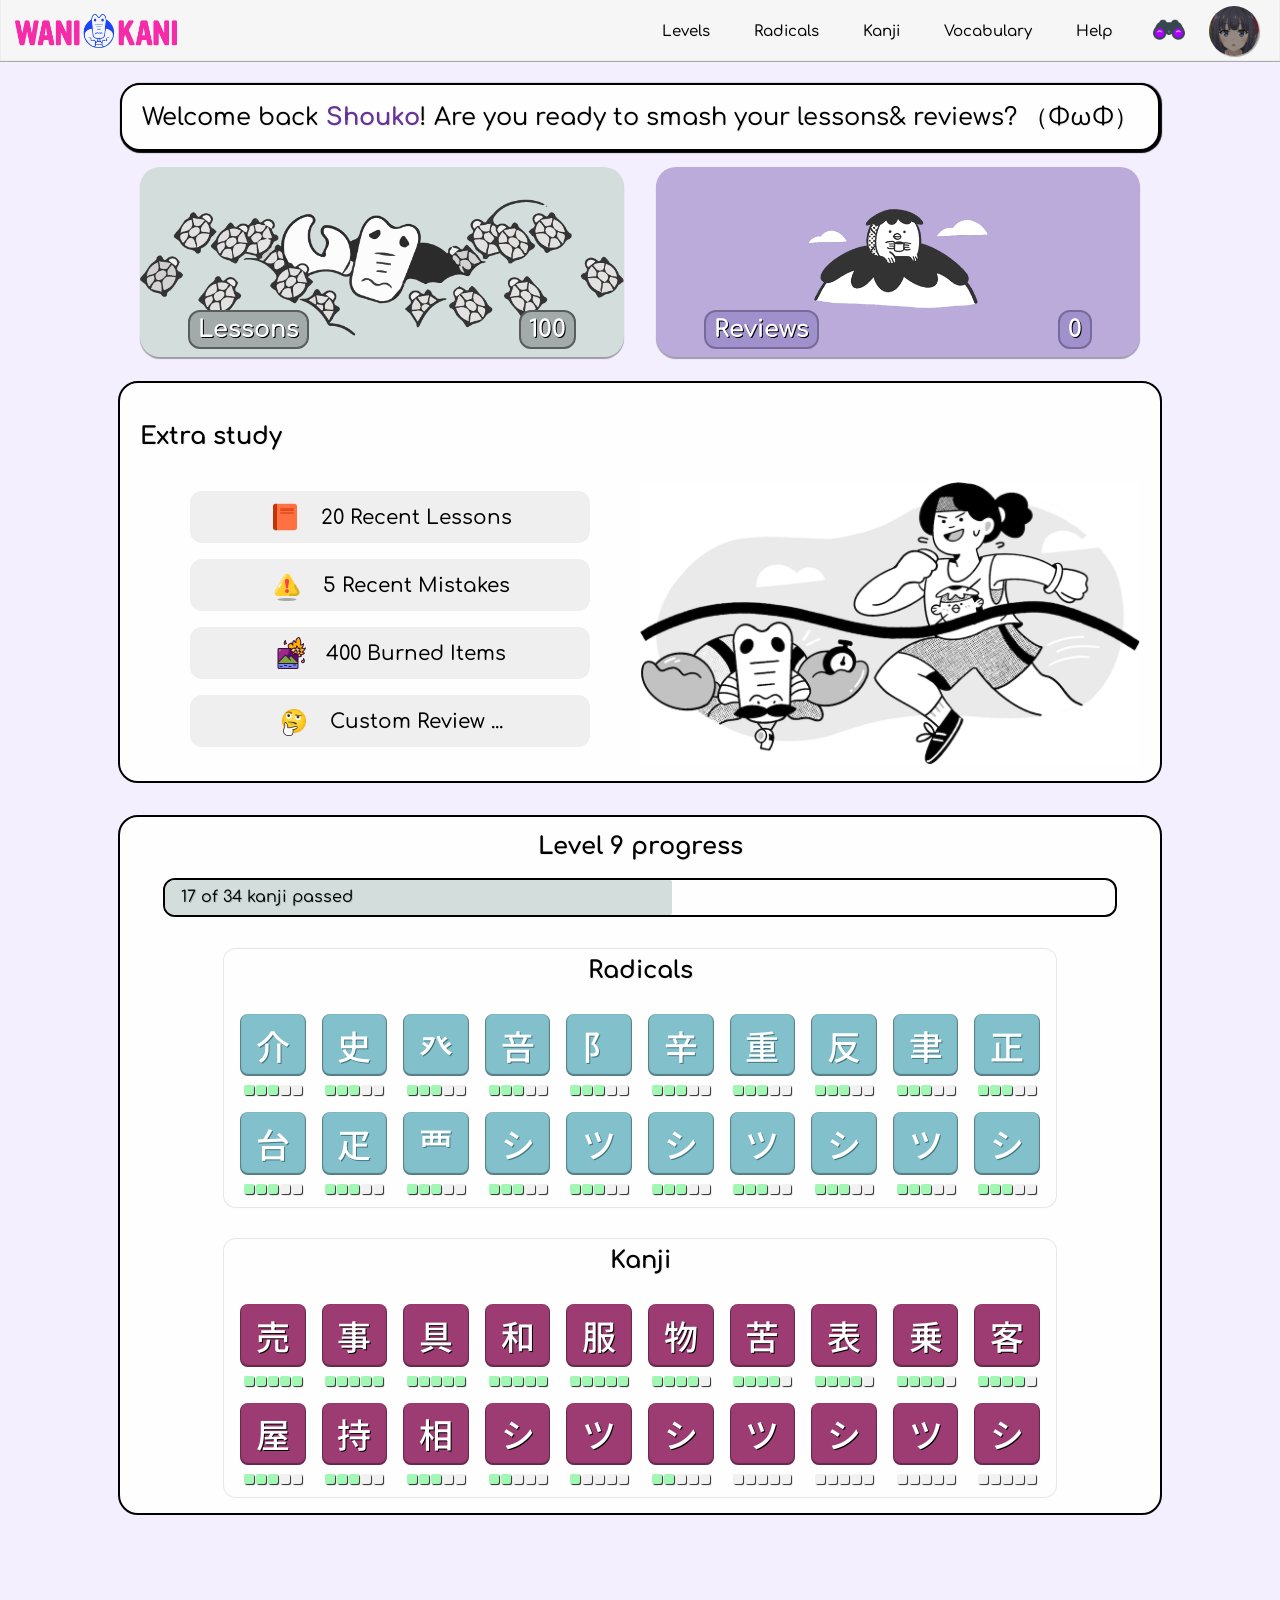
==== index.html @ 3b8004f3 "Moji-extra-info fully operational Clicking on the first kanji will display this window. Additionally" ====
<!DOCTYPE html>
<html lang="en">
<head>
  <meta charset="UTF-8">
  <meta name="viewport" content="width=device-width, initial-scale=1"/>
  <title>WaniKani / Dashboard</title>
  <link rel="stylesheet" href="Styles/index-styles.css">
  <link rel="stylesheet" href="Styles/header-styles.css">
  <link rel="stylesheet" href="Styles/default-styles.css">
  <script src="index-java.js"></script>
  <!--Fonts-->
  <link rel="preconnect" href="https://fonts.googleapis.com">
  <link rel="preconnect" href="https://fonts.gstatic.com" crossorigin>
  <link href="https://fonts.googleapis.com/css2?family=Comfortaa:wght@300;400;500;600;700&display=swap" rel="stylesheet">
  <!--Japanese Font-->
  <link rel="preconnect" href="https://fonts.googleapis.com">
  <link rel="preconnect" href="https://fonts.gstatic.com" crossorigin>
  <link href="https://fonts.googleapis.com/css2?family=Noto+Sans+JP:wght@100;300;400;500&display=swap" rel="stylesheet">
</head>
<!--De totale breedte= 1000px op volledig scherm-->
<body>
<header>
  <div class="header-container">
    <div>
      <img class="wk-logo" src="Resources/logo.png" alt="WaniKani-Logo">
    </div>
    <div>
      <button class="gray-border">Levels</button>
      <button class="blue-border">Radicals</button>
      <button class="pink-border">Kanji</button>
      <button class="purple-border">Vocabulary</button>
      <button class="gray-border">Help</button>
      <button class="search-button">
        <img src="Resources/search-icon.png" alt="Search">
      </button>
      <img class="pfp" src="Resources/pfp.jpeg" alt="Profile Picture">
    </div>
  </div>
</header>

<!--Welcome back message-->
<section class="welcome-back-section def-div">
  <h1>Welcome back <span class="username">Shouko</span>! Are you ready to smash your lessons& reviews? （ΦωΦ）</h1>
</section>

<!--Reviews& Lessons section-->
<section class="reviews-lessons-container">
  <div class="lessons-button">
    <img src="Resources/lessons-modif.png" alt="lessons">
    <div class="button-info">
      <p>Lessons</p>
      <p>100</p>
    </div>
  </div>
  <div class="reviews-button">
    <img src="Resources/reviews.png" alt="lessons">
    <div class="button-info button-info-reviews">
      <p>Reviews</p>
      <p>0</p>
    </div>
  </div>
</section>

<!--Extra study-->
<section class="extra-study-container def-div">
  <h3>Extra study</h3>
  <div class="extra-study-content">
    <div class="extra-study-button-container">
      <button>
        <img src="Resources/recent-lessons.png" alt="bruh">
        20 Recent Lessons
      </button>
      <button>
        <img src="Resources/mistake.png" alt="bruh">
        5 Recent Mistakes
      </button>
      <button>
        <img src="Resources/burned.png" alt="bruh">
        400 Burned Items
      </button>
      <button onclick="customreview_alert()" style="cursor: help">
        <img src="Resources/custom-thinking.png" alt="bruh">
        Custom Review ...
      </button>
    </div>
    <div class="extra-study-image-container">
      <img src="Resources/extra-study.png" alt="extra study yay">
    </div>
  </div>
</section>

<!--Level progress section-->
<section class="level-progress-container def-div">
  <div>
    <h3>Level 9 progress</h3>
    <div class="progressbar-border">
      <div class="progressbar-fill">
        17 of 34 kanji passed
      </div>
    </div>
    <!--Radicals-->
    <div class="moji-container">
      <h3>Radicals</h3>
      <div class="moji-grid">
        <div class="moji-cell">
          介
          <div class="moji-progress-container">
            <div class="moji-checked"></div>
            <div class="moji-checked"></div>
            <div class="moji-checked"></div>
            <div class="moji-unchecked"></div>
            <div class="moji-unchecked"></div>
          </div>
          <div class="moji-tooltip">
            <p>Jammed In</p>
          </div>
        </div>
        <div class="moji-cell">
          史
          <div class="moji-progress-container">
            <div class="moji-checked"></div>
            <div class="moji-checked"></div>
            <div class="moji-checked"></div>
            <div class="moji-unchecked"></div>
            <div class="moji-unchecked"></div>
          </div>
          <div class="moji-tooltip">
            <p>History</p>
          </div>
        </div>
        <div class="moji-cell">
          癶
          <div class="moji-progress-container">
            <div class="moji-checked"></div>
            <div class="moji-checked"></div>
            <div class="moji-checked"></div>
            <div class="moji-unchecked"></div>
            <div class="moji-unchecked"></div>
          </div>
          <div class="moji-tooltip">
            <p>Tent</p>
          </div>
        </div>
        <div class="moji-cell">
          咅
          <div class="moji-progress-container">
            <div class="moji-checked"></div>
            <div class="moji-checked"></div>
            <div class="moji-checked"></div>
            <div class="moji-unchecked"></div>
            <div class="moji-unchecked"></div>
          </div>
          <div class="moji-tooltip">
            <p>Clown</p>
          </div>
        </div>
        <div class="moji-cell">
          阝
          <div class="moji-progress-container">
            <div class="moji-checked"></div>
            <div class="moji-checked"></div>
            <div class="moji-checked"></div>
            <div class="moji-unchecked"></div>
            <div class="moji-unchecked"></div>
          </div>
          <div class="moji-tooltip">
            <p>Building</p>
          </div>
        </div>
        <div class="moji-cell">
          辛
          <div class="moji-progress-container">
            <div class="moji-checked"></div>
            <div class="moji-checked"></div>
            <div class="moji-checked"></div>
            <div class="moji-unchecked"></div>
            <div class="moji-unchecked"></div>
          </div>
          <div class="moji-tooltip">
            <p>Spicy</p>
          </div>
        </div>
        <div class="moji-cell">
          重
          <div class="moji-progress-container">
            <div class="moji-checked"></div>
            <div class="moji-checked"></div>
            <div class="moji-checked"></div>
            <div class="moji-unchecked"></div>
            <div class="moji-unchecked"></div>
          </div>
          <div class="moji-tooltip">
            <p>Heavy</p>
          </div>
        </div>
        <div class="moji-cell">
          反
          <div class="moji-progress-container">
            <div class="moji-checked"></div>
            <div class="moji-checked"></div>
            <div class="moji-checked"></div>
            <div class="moji-unchecked"></div>
            <div class="moji-unchecked"></div>
          </div>
          <div class="moji-tooltip">
            <p>Anti</p>
          </div>
        </div>
        <div class="moji-cell">
          聿
          <div class="moji-progress-container">
            <div class="moji-checked"></div>
            <div class="moji-checked"></div>
            <div class="moji-checked"></div>
            <div class="moji-unchecked"></div>
            <div class="moji-unchecked"></div>
          </div>
          <div class="moji-tooltip">
            <p>Brush</p>
          </div>
        </div>
        <div class="moji-cell">
          正
          <div class="moji-progress-container">
            <div class="moji-checked"></div>
            <div class="moji-checked"></div>
            <div class="moji-checked"></div>
            <div class="moji-unchecked"></div>
            <div class="moji-unchecked"></div>
          </div>
          <div class="moji-tooltip">
            <p>Correct</p>
          </div>
        </div>
        <div class="moji-cell">
          台
          <div class="moji-progress-container">
            <div class="moji-checked"></div>
            <div class="moji-checked"></div>
            <div class="moji-checked"></div>
            <div class="moji-unchecked"></div>
            <div class="moji-unchecked"></div>
          </div>
          <div class="moji-tooltip">
            <p>Machine</p>
          </div>
        </div>
        <div class="moji-cell">
          疋
          <div class="moji-progress-container">
            <div class="moji-checked"></div>
            <div class="moji-checked"></div>
            <div class="moji-checked"></div>
            <div class="moji-unchecked"></div>
            <div class="moji-unchecked"></div>
          </div>
          <div class="moji-tooltip">
            <p>Coat Rack</p>
          </div>
        </div>
        <div class="moji-cell">
          覀
          <div class="moji-progress-container">
            <div class="moji-checked"></div>
            <div class="moji-checked"></div>
            <div class="moji-checked"></div>
            <div class="moji-unchecked"></div>
            <div class="moji-unchecked"></div>
          </div>
          <div class="moji-tooltip">
            <p>Helicopter</p>
          </div>
        </div>
        <div class="moji-cell">
          シ
          <div class="moji-progress-container">
            <div class="moji-checked"></div>
            <div class="moji-checked"></div>
            <div class="moji-checked"></div>
            <div class="moji-unchecked"></div>
            <div class="moji-unchecked"></div>
          </div>
          <div class="moji-tooltip">
            <p>Shitsu</p>
          </div>
        </div>
        <div class="moji-cell">
          ツ
          <div class="moji-progress-container">
            <div class="moji-checked"></div>
            <div class="moji-checked"></div>
            <div class="moji-checked"></div>
            <div class="moji-unchecked"></div>
            <div class="moji-unchecked"></div>
          </div>
          <div class="moji-tooltip">
            <p>Shitsu</p>
          </div>
        </div>
        <div class="moji-cell">
          シ
          <div class="moji-progress-container">
            <div class="moji-checked"></div>
            <div class="moji-checked"></div>
            <div class="moji-checked"></div>
            <div class="moji-unchecked"></div>
            <div class="moji-unchecked"></div>
          </div>
          <div class="moji-tooltip">
            <p>Shitsu</p>
          </div>
        </div>
        <div class="moji-cell">
          ツ
          <div class="moji-progress-container">
            <div class="moji-checked"></div>
            <div class="moji-checked"></div>
            <div class="moji-checked"></div>
            <div class="moji-unchecked"></div>
            <div class="moji-unchecked"></div>
          </div>
          <div class="moji-tooltip">
            <p>Shitsu</p>
          </div>
        </div>
        <div class="moji-cell">
          シ
          <div class="moji-progress-container">
            <div class="moji-checked"></div>
            <div class="moji-checked"></div>
            <div class="moji-checked"></div>
            <div class="moji-unchecked"></div>
            <div class="moji-unchecked"></div>
          </div>
          <div class="moji-tooltip">
            <p>Shitsu</p>
          </div>
        </div>
        <div class="moji-cell">
          ツ
          <div class="moji-progress-container">
            <div class="moji-checked"></div>
            <div class="moji-checked"></div>
            <div class="moji-checked"></div>
            <div class="moji-unchecked"></div>
            <div class="moji-unchecked"></div>
          </div>
          <div class="moji-tooltip">
            <p>Shitsu</p>
          </div>
        </div>
        <div class="moji-cell">
          シ
          <div class="moji-progress-container">
            <div class="moji-checked"></div>
            <div class="moji-checked"></div>
            <div class="moji-checked"></div>
            <div class="moji-unchecked"></div>
            <div class="moji-unchecked"></div>
          </div>
          <div class="moji-tooltip">
            <p>Shitsu</p>
          </div>
        </div>
      </div>
    </div>
    <!--Kanji-->
    <div class="moji-container">
      <h3>Kanji</h3>
      <div class="moji-grid">
        <div onclick="ShowExtraInfo()" class="moji-cell moji-kanji" style="cursor: help">
          売
          <div class="moji-progress-container">
            <div class="moji-checked"></div>
            <div class="moji-checked"></div>
            <div class="moji-checked"></div>
            <div class="moji-checked"></div>
            <div class="moji-checked"></div>
          </div>
          <div class="moji-tooltip">
            <p>Sell</p>
          </div>
        </div>
        <div class="moji-cell moji-kanji">
          事
          <div class="moji-progress-container">
            <div class="moji-checked"></div>
            <div class="moji-checked"></div>
            <div class="moji-checked"></div>
            <div class="moji-checked"></div>
            <div class="moji-checked"></div>
          </div>
          <div class="moji-tooltip">
            <p>Action</p>
          </div>
        </div>
        <div class="moji-cell moji-kanji">
          具
          <div class="moji-progress-container">
            <div class="moji-checked"></div>
            <div class="moji-checked"></div>
            <div class="moji-checked"></div>
            <div class="moji-checked"></div>
            <div class="moji-checked"></div>
          </div>
          <div class="moji-tooltip">
            <p>Tool</p>
          </div>
        </div>
        <div class="moji-cell moji-kanji">
          和
          <div class="moji-progress-container">
            <div class="moji-checked"></div>
            <div class="moji-checked"></div>
            <div class="moji-checked"></div>
            <div class="moji-checked"></div>
            <div class="moji-checked"></div>
          </div>
          <div class="moji-tooltip">
            <p>Peace</p>
          </div>
        </div>
        <div class="moji-cell moji-kanji">
          服
          <div class="moji-progress-container">
            <div class="moji-checked"></div>
            <div class="moji-checked"></div>
            <div class="moji-checked"></div>
            <div class="moji-checked"></div>
            <div class="moji-checked"></div>
          </div>
          <div class="moji-tooltip">
            <p>Clothes</p>
          </div>
        </div>
        <div class="moji-cell moji-kanji">
          物
          <div class="moji-progress-container">
            <div class="moji-checked"></div>
            <div class="moji-checked"></div>
            <div class="moji-checked"></div>
            <div class="moji-checked"></div>
            <div class="moji-unchecked"></div>
          </div>
          <div class="moji-tooltip">
            <p>Thing</p>
          </div>
        </div>
        <div class="moji-cell moji-kanji">
          苦
          <div class="moji-progress-container">
            <div class="moji-checked"></div>
            <div class="moji-checked"></div>
            <div class="moji-checked"></div>
            <div class="moji-checked"></div>
            <div class="moji-unchecked"></div>
          </div>
          <div class="moji-tooltip">
            <p>Suffering</p>
          </div>
        </div>
        <div class="moji-cell moji-kanji">
          表
          <div class="moji-progress-container">
            <div class="moji-checked"></div>
            <div class="moji-checked"></div>
            <div class="moji-checked"></div>
            <div class="moji-checked"></div>
            <div class="moji-unchecked"></div>
          </div>
          <div class="moji-tooltip">
            <p>Express</p>
          </div>
        </div>
        <div class="moji-cell moji-kanji">
          乗
          <div class="moji-progress-container">
            <div class="moji-checked"></div>
            <div class="moji-checked"></div>
            <div class="moji-checked"></div>
            <div class="moji-checked"></div>
            <div class="moji-unchecked"></div>
          </div>
          <div class="moji-tooltip">
            <p>Ride</p>
          </div>
        </div>
        <div class="moji-cell moji-kanji">
          客
          <div class="moji-progress-container">
            <div class="moji-checked"></div>
            <div class="moji-checked"></div>
            <div class="moji-checked"></div>
            <div class="moji-checked"></div>
            <div class="moji-unchecked"></div>
          </div>
          <div class="moji-tooltip">
            <p>Guest</p>
          </div>
        </div>
        <div class="moji-cell moji-kanji">
          屋
          <div class="moji-progress-container">
            <div class="moji-checked"></div>
            <div class="moji-checked"></div>
            <div class="moji-checked"></div>
            <div class="moji-unchecked"></div>
            <div class="moji-unchecked"></div>
          </div>
          <div class="moji-tooltip">
            <p>Roof</p>
          </div>
        </div>
        <div class="moji-cell moji-kanji">
          持
          <div class="moji-progress-container">
            <div class="moji-checked"></div>
            <div class="moji-checked"></div>
            <div class="moji-checked"></div>
            <div class="moji-unchecked"></div>
            <div class="moji-unchecked"></div>
          </div>
          <div class="moji-tooltip">
            <p>Hold</p>
          </div>
        </div>
        <div class="moji-cell moji-kanji">
          相
          <div class="moji-progress-container">
            <div class="moji-checked"></div>
            <div class="moji-checked"></div>
            <div class="moji-checked"></div>
            <div class="moji-unchecked"></div>
            <div class="moji-unchecked"></div>
          </div>
          <div class="moji-tooltip">
            <p>Mutual</p>
          </div>
        </div>
        <div class="moji-cell moji-kanji">
          シ
          <div class="moji-progress-container">
            <div class="moji-checked"></div>
            <div class="moji-checked"></div>
            <div class="moji-unchecked"></div>
            <div class="moji-unchecked"></div>
            <div class="moji-unchecked"></div>
          </div>
          <div class="moji-tooltip">
            <p>Shitsu</p>
          </div>
        </div>
        <div class="moji-cell moji-kanji">
          ツ
          <div class="moji-progress-container">
            <div class="moji-checked"></div>
            <div class="moji-unchecked"></div>
            <div class="moji-unchecked"></div>
            <div class="moji-unchecked"></div>
            <div class="moji-unchecked"></div>
          </div>
          <div class="moji-tooltip">
            <p>Shitsu</p>
          </div>
        </div>
        <div class="moji-cell moji-kanji">
          シ
          <div class="moji-progress-container">
            <div class="moji-checked"></div>
            <div class="moji-checked"></div>
            <div class="moji-unchecked"></div>
            <div class="moji-unchecked"></div>
            <div class="moji-unchecked"></div>
          </div>
          <div class="moji-tooltip">
            <p>Shitsu</p>
          </div>
        </div>
        <div class="moji-cell moji-kanji">
          ツ
          <div class="moji-progress-container">
            <div class="moji-unchecked"></div>
            <div class="moji-unchecked"></div>
            <div class="moji-unchecked"></div>
            <div class="moji-unchecked"></div>
            <div class="moji-unchecked"></div>
          </div>
          <div class="moji-tooltip">
            <p>Shitsu</p>
          </div>
        </div>
        <div class="moji-cell moji-kanji">
          シ
          <div class="moji-progress-container">
            <div class="moji-unchecked"></div>
            <div class="moji-unchecked"></div>
            <div class="moji-unchecked"></div>
            <div class="moji-unchecked"></div>
            <div class="moji-unchecked"></div>
          </div>
          <div class="moji-tooltip">
            <p>Shitsu</p>
          </div>
        </div>
        <div class="moji-cell moji-kanji">
          ツ
          <div class="moji-progress-container">
            <div class="moji-unchecked"></div>
            <div class="moji-unchecked"></div>
            <div class="moji-unchecked"></div>
            <div class="moji-unchecked"></div>
            <div class="moji-unchecked"></div>
          </div>
          <div class="moji-tooltip">
            <p>Shitsu</p>
          </div>
        </div>
        <div class="moji-cell moji-kanji">
          シ
          <div class="moji-progress-container">
            <div class="moji-unchecked"></div>
            <div class="moji-unchecked"></div>
            <div class="moji-unchecked"></div>
            <div class="moji-unchecked"></div>
            <div class="moji-unchecked"></div>
          </div>
          <div class="moji-tooltip">
            <p>Shitsu</p>
          </div>
        </div>
      </div>
    </div>
  </div>
</section>

<!--Extra info window for kanji-->
<div id="moji-extra-info-window" class="moji-extra-info">
  <div id="moji-extra-info-container" class="moji-extra-info-container def-div">
    <div class="extra-info-toppanel">
      <div onclick="addto_buttonalert()" style="cursor: help">Add to ▼</div>
      <div onclick="ShowExtraInfo()">X</div>
    </div>
    <div class="moji-extra-info-left">
      <a href="https://www.wanikani.com/kanji/%E5%A3%B2" target="_blank">
        <h1 class="JA-FONT moji-kanji" style="cursor: help">売</h1>
      </a>
      <p>Level 9</p>
    </div>
    <div class="moji-extra-info-right">
      <div class="moji-meaning">
        <h3>Meaning:</h3>
        <div class="moji-meaning-grid">
          <p class="first-word">Primarly</p>
          <p class="first-word">Synonmys</p>
          <p>Sell</p>
          <p>/</p>
        </div>
        <p class="note-text"><span class="first-word">Notes:</span> <i>User custom notes</i></p>
      </div>
      <div class="moji-reading">
        <h3>Reading:</h3>
        <div class="moji-reading-grid">
          <p class="first-word">Onyomi:</p>
          <p class="first-word">Kun'yomi:</p>
          <p class="first-word">Nanori:</p>
          <p class="JA-FONT">ばい</p>
          <p class="JA-FONT">う</p>
          <p>None</p>
        </div>
        <p class="note-text"><span class="first-word">Note:</span> <i>User custom notes</i></p>
      </div>
      <div class="moji-radical-combination">
        <h3>Radical Combination:</h3>
        <div class="radical-combination-container">
          <div class="moji-radical">士</div>
          <p>Samurai</p>
          <img src="Resources/plus.png" alt="+">
          <div class="moji-radical">冖</div>
          <p>Forehead</p>
          <img src="Resources/plus.png" alt="+">
          <div class="moji-radical">儿</div>
          <p>Legs</p>
        </div>
      </div>
    </div>
  </div>
</div>
</body>
</html>
---- Styles/index-styles.css ----
h3{
    font-size: 1.5rem;
}
.first-word{
    font-weight: 700;
}
.note-text{
    color: #437680;
    cursor: pointer;
}

/*Welcome back section*/
.welcome-back-section{
    width: fit-content;
    max-width: 1000px;
    margin-inline: auto;
    padding: 0.5em 2em;
    display: flex;
    justify-content: center;
    box-shadow: 1px 1px 1px 1px black;
    cursor: default;
}

.username{
    color: rebeccapurple;
    font-weight: 700;
}


/*Reviews and lessons section*/
.reviews-lessons-container{
    max-width: 1000px;
    display: flex;
    margin-inline: auto;
    column-gap: 2em;
}

.lessons-button,
.reviews-button{
    width: 50%;
    position: relative;
    box-shadow: 0 0.12em 1px rgba(0, 0, 0, 0.35);
    border-radius: 20px;
    overflow: hidden;
    cursor: pointer;
    transition: 300ms;
}

.lessons-button:active,
.reviews-button:active{
    box-shadow: inset 0 1px 1px rgba(0, 0, 0, 0.35);
}

.lessons-button:hover,
.reviews-button:hover{
    transform: scale(1.03);
}

.lessons-button img,
.reviews-button img{
    width: 100%;
    margin-top: 5%;
}

.lessons-button{
    background: #D3DEDC;
}

.reviews-button{
    background: #BAABDA;
}

.button-info{
    position: absolute;
    bottom: 8px;
    left: 0;
    right: 0;
    display: flex;
    justify-content: space-between;
    margin-inline: 10%;
    font-size: 24px;
    color: #FFFFFF;
}

.button-info p{
    font-weight: bold;
    text-shadow: 1px 1px black;
    margin: 0;
    border: 2px solid #595d5d;
    border-radius: 12px;
    padding: 4px 8px;
    background-color: #a2aba9;
}

.button-info-reviews p{
    border: 2px solid #776c99;
    background-color: #a091cc;
}


/*Extra study*/
.extra-study-container{
    margin-top: 1.5em;
    display: flex;
    flex-direction: column;
}
.extra-study-container h3{
    margin-top: 1em;
    font-weight: 700;
}

.extra-study-content{
    display: flex;
    justify-content: space-between;
    align-items: center;
}

.extra-study-button-container{
    margin-top: 1.5em;
    display: flex;
    flex-direction: column;
    justify-content: center;
    align-items: center;
    gap: 1em;
    min-width: 50%;
}

.extra-study-button-container button{
    border: 2px solid transparent;
    font-size: 20px;
    display: flex;
    align-items: center;
    justify-content: center;
    column-gap: 20px;
    padding: 8px 12px;
    cursor: pointer;
    border-radius: 12px;
    width: 80%;
    white-space: nowrap;
}
.extra-study-button-container button img{
    height: 32px;
}

.extra-study-button-container button:hover{
    background: #e1d2ff;
}

.extra-study-image-container{
    margin-top: 2em;
    display: flex;
    justify-content: center;
    width: fit-content;
}
.extra-study-image-container img{
    width: 100%;
    max-height: 80%;
    object-fit: contain;
}



/*Level progress section*/
.level-progress-container{
    margin-top: 2em;
    max-width: 1000px;
    display: flex;
    flex-direction: column;
}
.level-progress-container h3{
    font-weight: 700;
    text-align: center;
    margin-bottom: 0.75em;
}

.progressbar-border{
    margin-top: 0.75em;
    width: 95%;
    height: 35px;
    border: 2px solid black;
    border-radius: 12px;
    overflow: hidden;
    margin-inline: auto;
}

.progressbar-fill{
    width: 50%;
    height: inherit;
    background: #d3dedc;
    border-radius: 2px;
    display: flex;
    justify-content: start;
    align-items: center;
    padding: 0 1em;
    text-shadow: 1px 1px #adbebb;
}

.moji-container{
    margin-top: 2em;
    box-shadow: 0 0 1px 1px rgba(0, 0, 0, 0.1);
    border-radius: 12px;
    padding: 0.5em 1em;
    display: flex;
    flex-direction: column;
    align-items: center;
    width: 80%;
    margin-inline: auto;
}
.moji-grid{
    width: 100%;
    margin-top: 0.75em;
    display: grid;
    grid-template-columns: repeat(auto-fill, minmax(60px, auto));
    column-gap: 1em;
    row-gap: 2.25em;
    padding-bottom: 1.5em;
    transition: visibility 300ms;
}
.moji-cell{
    padding: 0.2em;
    position: relative;
    background-image: linear-gradient(to top, #82c0cc, #82c0cc);
    color: #FEFEFE;
    text-shadow: 1px 1px #437680;
    font-family: 'Noto Sans JP', sans-serif;
    font-size: 34px;
    text-align: center;
    display: flex;
    justify-content: center;
    align-items: center;
    cursor: pointer;
    border-radius: 8px;
    box-shadow: inset 0 -1px 1px 1px rgba(0, 0, 0, 0.35);
    transition: 300ms;
}
.moji-kanji{
    background-image: linear-gradient(to top, #9D3C72, #9D3C72);
    color: #FEFEFE;
    text-shadow: 1px 1px black;
}

.moji-cell:hover{
    transform: scale(1.1);
    z-index: 100;
}

.moji{
    height: 100%;
    width: 100%;
    border: 1px solid green;
}

.moji-progress-container{
    position: absolute;
    height: 20px;
    bottom: -24px;
    left: 0;
    right: 0;
    display: flex;
    justify-content: center;
    align-items: center;
    cursor: default;
    pointer-events: none;
}

.moji-checked,
.moji-unchecked{
    height: 10px;
    width: 10px;
    border-radius: 2px;
    margin: 1px;
    box-shadow: 1px 1px 1px rgba(0, 0, 0, 0.85);
}

.moji-checked{
    background: #a3f7b5;
}
.moji-unchecked{
    background: #f1f1f1;
}

.moji-cell:hover .moji-tooltip{
    animation: tooltip 300ms ease forwards;
}

.moji-tooltip{
    z-index: 100;!important;
    position: absolute;
    display: flex;
    justify-content: center;
    align-items: center;
    border: 2px solid black;
    background: #FEFEFE;
    color: black;
    border-radius: 12px;
    box-shadow: 1px 1px 1px black;
    left: -50%;
    top: 105%;
    width: 150px;
    height: 55px;
    font-size: 20px;
    opacity: 0;
    pointer-events: none;
}

.moji-extra-info{
    position: fixed;
    top: 62px;
    left: 0;
    right: 0;
    bottom: 0;
    background: rgba(0, 0, 0, 0.5);
    display: flex;
    justify-content: center;
    align-items: center;
    visibility: hidden;
}

.moji-extra-info-container{
    position: relative;
    height: fit-content;
    width: 800px;
    background: white;
    display: grid;
    grid-template-columns: 0.5fr 1fr;
    grid-template-rows: 1fr;
    align-items: center;
    overflow: hidden;
}

.moji-extra-info-left{
    height: 90%;
    display: flex;
    flex-direction: column;
    align-items: center;
    justify-content: center;
    padding: 1em;
}

.moji-extra-info-left a{
    text-decoration: none;
    cursor: help;
}

.moji-extra-info-left h1{
    font-size: 124px;
    border-radius: 20px;
    border: 2px solid black;
    box-shadow: 1px 1px 1px black;
    width: 1.5em;
    text-align: center;
    margin-bottom: 12px;
    cursor: pointer;
}

.moji-extra-info-right{
    height: 90%;
    padding: 1em;
    display: flex;
    flex-direction: column;
    justify-content: space-between;
}

.moji-meaning,
.moji-reading{
    border-bottom: 2px solid rgba(0, 0, 0, 0.1);
    padding-bottom: 0.5em;
    margin-bottom: 1em;
}

.moji-meaning-grid{
    display: grid;
    grid-template-columns: repeat(2, 1fr);
    row-gap: 0.5rem;
    text-align: center;
    margin-bottom: 1rem;
}
.moji-reading-grid .JA-FONT{
    font-size: 24px;
}
.moji-reading-grid{
    display: grid;
    grid-template-columns: repeat(3, 1fr);
    row-gap: 0.5rem;
    text-align: center;
    margin-bottom: 1rem;
}

.moji-reading h3,
.moji-meaning h3,
.moji-radical-combination h3{
    background: #f1f1f1;
    width: fit-content;
    padding: 0.2rem 1rem;
    border-radius: 2px 10px 2px 10px;
    margin-bottom: 0.5rem;
}

.moji-radical{
    display: inline-flex;
    justify-content: center;
    align-items: center;
    font-size: 32px;
    height: 46px;
    width: 46px;
    border-radius: 6px;
    background: #82c0cc;
    color: #FFFFFF;
    text-shadow: 1px 1px black;
    cursor: pointer;
    transition: 200ms;
    box-shadow: 1px 1px 1px rgba(0, 0, 0, 0.4);
}

.moji-radical:hover{
    transform: scale(2.5) translateY(-0.35rem);
}

.radical-combination-container{
    display: flex;
    justify-content: space-evenly;
    align-items: center;
}

.moji-radical-combination p{
    display: inline-block;
}
.moji-radical-combination img{
    width: 24px;
}

.extra-info-toppanel{
    position: absolute;
    top: 0;
    right: 0;
    display: flex;
    align-items: center;
    column-gap: 0.5em;
    border-radius: 4px;
    padding: 0.25em 0.4em 0.25em 0.25em;
}

.extra-info-toppanel div{
    padding: 0.75em;
    border: 2px solid black;
    min-width: 1.2em;
    cursor: pointer;
    border-radius: 6px;
    display: flex;
    align-items: center;
    justify-content: center;
    transition: 200ms;
}
.extra-info-toppanel div:last-child{
    font-weight: 700;
    font-size: 24px;
    padding: 0;
    height: 42px;
    width: 42px;
    background: #ccd5ae;
    text-shadow: 1px 1px #b1cb48;
}
.extra-info-toppanel div:first-child{
    border-right: 2px solid black;
    background: #f2cc8f;
    text-shadow: 1px 1px #d5b37d;
}

.extra-info-toppanel div:hover{
    filter: hue-rotate(180deg);
}

.clickable{
    cursor: help; !important;
}

@keyframes tooltip {
    0%{
        opacity: 0;
        transform: translateY(-10px);
    }
    100%{
        opacity: 0.96;
        transform: none;
    }
}

@keyframes extraInfoFlyIn {
    0%{
        transform: scale(0.9);
        opacity: 0.8;
    }
    100%{
        transform: none;
        opacity: 1;
    }
}

@keyframes fadein {
    0%{
        opacity: 0;
    }
    100%{
        opacity: 1;
    }
}

@media (max-width: 1100px){

}
@media (max-width: 800px){
    .reviews-lessons-container{
        margin-top: 1.5em;
        margin-bottom: 1.5em;
        flex-direction: column;
        justify-content: center;
        align-items: center;
        gap: 1em;
    }
    .reviews-button,
    .lessons-button{
        width: 90%; !important;
    }
}

@media (max-width: 675px){
    .extra-study-content{
        flex-direction: column;
    }
    .extra-study-button-container button{
        width: 100%;
    }
    .extra-study-button-container{
        width: 100%;
    }
    .extra-study-image-container img{
        width: 80%;
    }
}
---- Styles/header-styles.css ----
header{
    position: fixed;
    top: 0;
    left: 0;
    right: 0;
    background-color: #f6f6f6;
    z-index: 10;
    height: fit-content;
    padding: 6px 0;
    box-shadow: inset 0 -1px 1px rgba(0, 0, 0, 0.35);
    display: flex;
    justify-content: center;
}

.header-container{
    display: flex;
    width: 1250px;
    justify-content: space-between;
    align-items: center;
}

.header-container div{
    display: flex;
    align-items: center;
}

.header-container button{
    border: 2px solid transparent;
    background: transparent;
    font-size: 15px;
    cursor: pointer;
    margin: 0 8px;
    border-radius: 8px;
    transition: 250ms;
}
.gray-border,
.blue-border,
.pink-border,
.purple-border{
    padding: 8px 12px;
}
.gray-border:hover{
    border: 2px solid lightgray;
}
.blue-border:hover{
    border: 2px solid #bce7fc;
    color: #00aeff;
}
.pink-border:hover{
    border: 2px solid #f9b9e4;
    color: #ff00a6;
}
.purple-border:hover{
    border: 2px solid #e3b8f8;
    color: #a900ff;
}
.search-button{
    border: 2px solid transparent;
    padding: 0 8px;
}
.search-button img{
    height: 32px;
}
.search-button:hover{
    border: 2px solid dimgray;
}

.wk-logo{
    height: 34px;
    cursor: pointer;
}

.pfp{
    height: 50px;
    width: 50px;
    border-radius: 100%;
    margin: 0 6px;
    cursor: pointer;
    box-shadow: 1px 1px 1px rgba(0, 0, 0, 0.35);
    transition: 250ms;
    object-position: center;
}
.pfp:hover{
    box-shadow: 0 0 1px 1px rgba(0, 0, 0, 0.35);
}
---- Styles/default-styles.css ----
* {
    font-family: 'Comfortaa', cursive;
    font-weight: 500;
    text-shadow: 1px 1px #ececec;
}

p, h1, h2, h3, h4, h5{
    margin: 0;
}

.JA-FONT{
    font-family: 'Noto Sans JP', sans-serif;
    font-weight: 400;
}

body{
    padding-top: 75px;
    padding-bottom: 200px;
    background: #f4efff;
}

.def-div{
    border: 2px solid black;
    border-radius: 20px;
    background: #FEFEFE;
    margin-bottom: 1em;
    padding: 1em 1.25em;
    max-width: 1000px;
    margin-inline: auto;
}
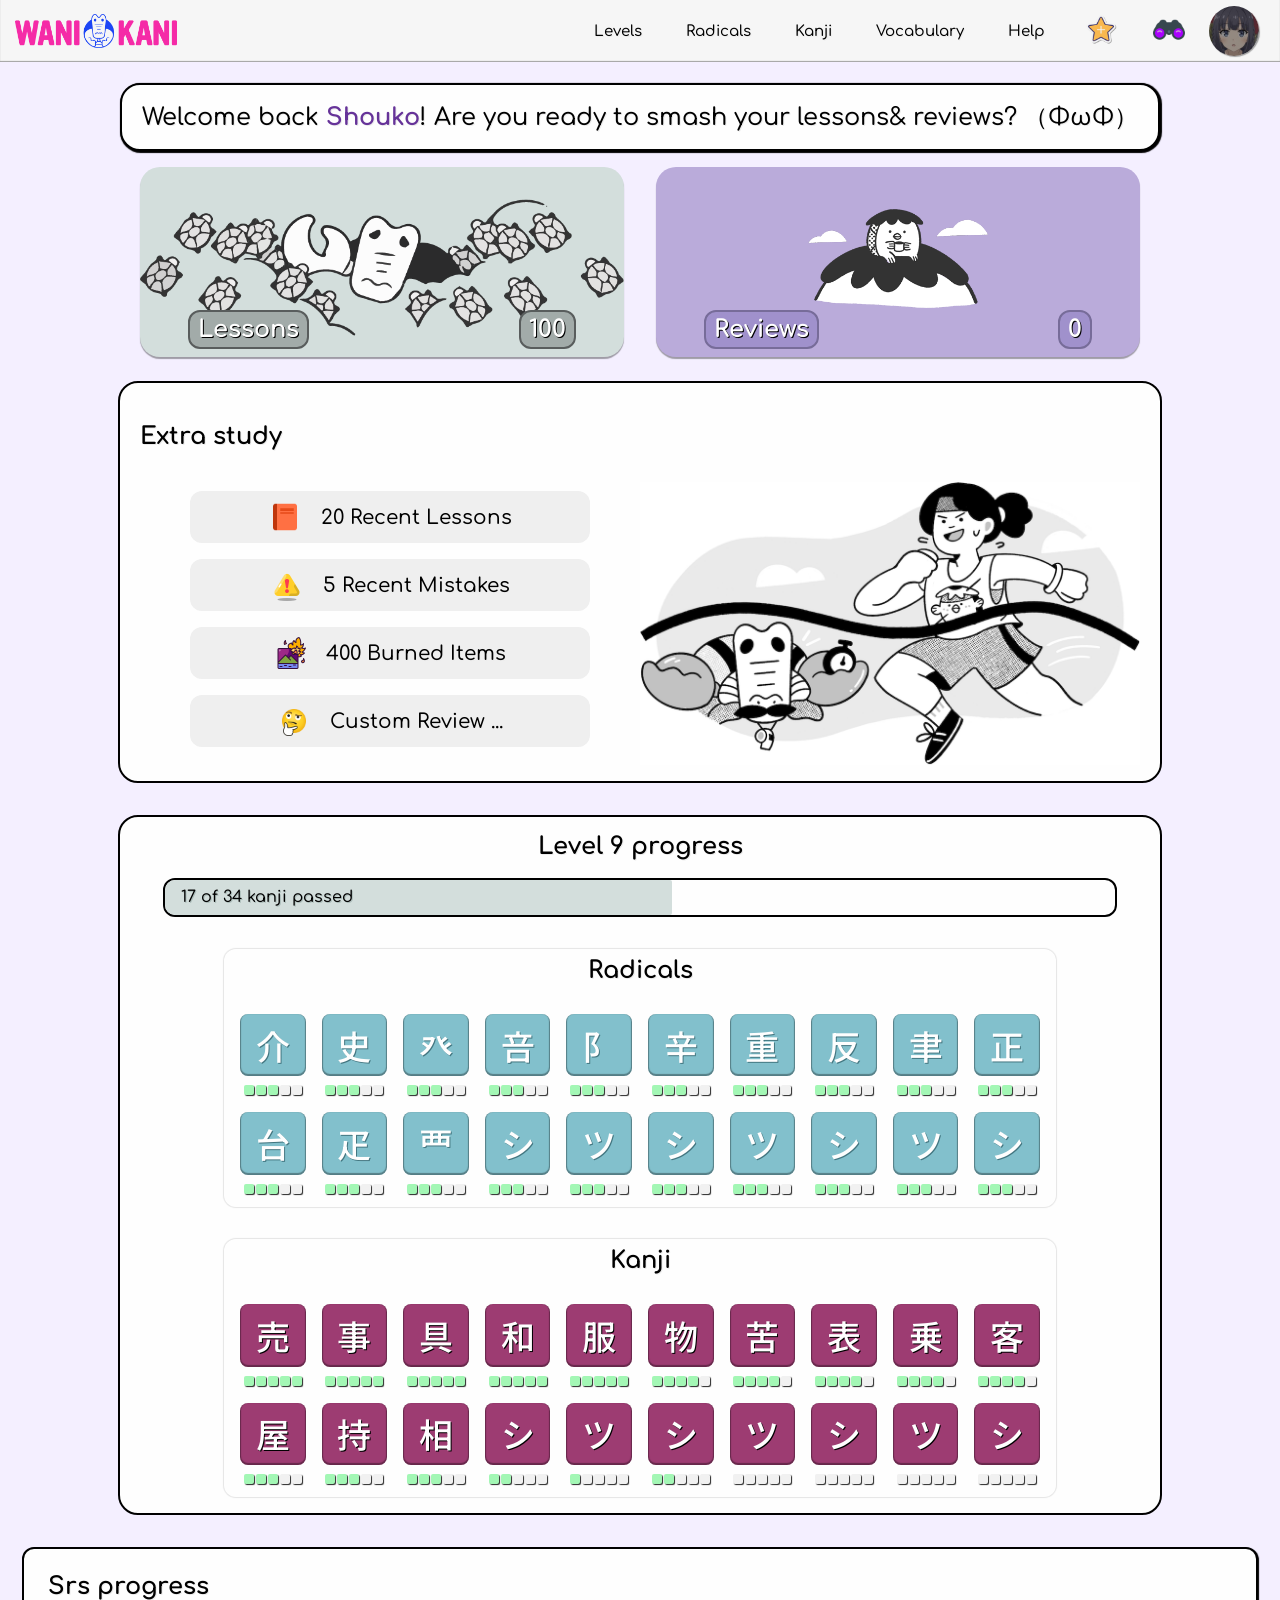
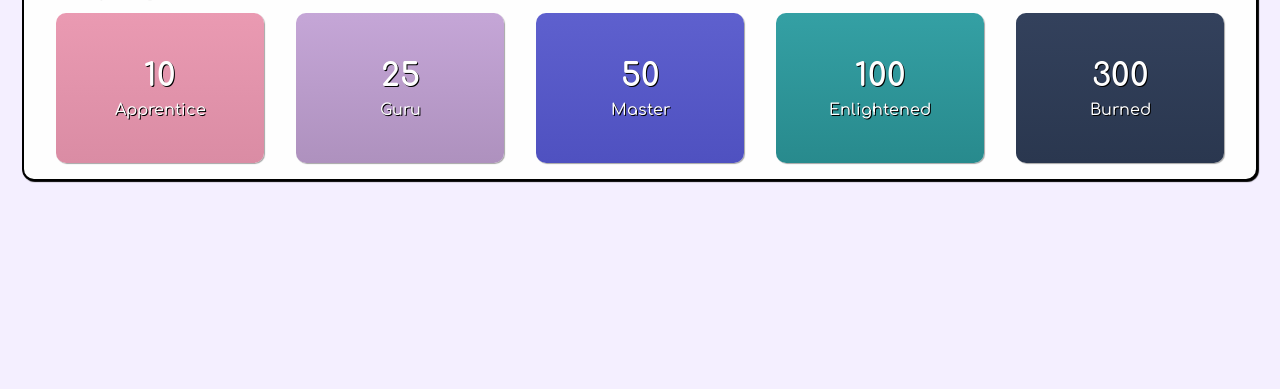
==== commit 488f0493: "Updated extra info window& added srs progress Updated animation when opening window, added some pixt" ====
--- a/index.html
+++ b/index.html
@@ -30,6 +30,9 @@
       <button class="pink-border">Kanji</button>
       <button class="purple-border">Vocabulary</button>
       <button class="gray-border">Help</button>
+      <button class="favourites-button">
+        <img src="Resources/addto-favourites.png" alt="Star">
+      </button>
       <button class="search-button">
         <img src="Resources/search-icon.png" alt="Search">
       </button>
@@ -633,11 +636,79 @@
   </div>
 </section>
 
+<!--Item levels-->
+<section class="item-level-container">
+  <h3>Srs progress</h3>
+  <div class="apprentice-block">
+    10
+    <p class="item-level">Apprentice</p>
+    <div class="item-level-info">
+      <p>Radical:</p>
+      <p>0</p>
+      <p>Kanji:</p>
+      <p>4</p>
+      <p>Vocab:</p>
+      <p>6</p>
+    </div>
+  </div>
+  <div class="guru-block">
+    25
+    <p class="item-level">Guru</p>
+    <div class="item-level-info">
+      <p>Radical:</p>
+      <p>2</p>
+      <p>Kanji:</p>
+      <p>8</p>
+      <p>Vocab:</p>
+      <p>15</p>
+    </div>
+  </div>
+  <div class="master-block">
+    50
+    <p class="item-level">Master</p>
+    <div class="item-level-info">
+      <p>Radical:</p>
+      <p>5</p>
+      <p>Kanji:</p>
+      <p>28</p>
+      <p>Vocab:</p>
+      <p>17</p>
+    </div>
+  </div>
+  <div class="enlightened-block">
+    100
+    <p class="item-level">Enlightened</p>
+    <div class="item-level-info">
+      <p>Radical:</p>
+      <p>20</p>
+      <p>Kanji:</p>
+      <p>34</p>
+      <p>Vocab:</p>
+      <p>46</p>
+    </div>
+  </div>
+  <div class="burned-block">
+    300
+      <p class="item-level">Burned</p>
+      <div class="item-level-info">
+        <p>Radical:</p>
+        <p>50</p>
+        <p>Kanji:</p>
+        <p>100</p>
+        <p>Vocab:</p>
+        <p>150</p>
+      </div>
+  </div>
+</section>
+
 <!--Extra info window for kanji-->
 <div id="moji-extra-info-window" class="moji-extra-info">
   <div id="moji-extra-info-container" class="moji-extra-info-container def-div">
     <div class="extra-info-toppanel">
-      <div onclick="addto_buttonalert()" style="cursor: help">Add to ▼</div>
+      <div onclick="addto_buttonalert()" style="cursor: help">
+        <img src="Resources/addto-favourites.png" alt="+">
+        Add to ▼
+      </div>
       <div onclick="ShowExtraInfo()">X</div>
     </div>
     <div class="moji-extra-info-left">
@@ -684,6 +755,12 @@
       </div>
     </div>
   </div>
+  <div id="frog" class="monocle-frog-image">
+    <img src="Resources/monocle-frog.png" alt="No frog :(">
+  </div>
+  <div id="kobayashi" class="kobayashi-newspaper-image">
+    <img src="Resources/kobayashi-newspaper.png" alt="rip Kobayashi-san">
+  </div>
 </div>
 </body>
 </html>
--- a/Styles/index-styles.css
+++ b/Styles/index-styles.css
@@ -242,6 +242,10 @@
 .moji-cell:hover{
     transform: scale(1.1);
     z-index: 100;
+}
+
+.moji-cell:active{
+    transform: none;
 }
 
 .moji{
@@ -326,6 +330,7 @@
     grid-template-rows: 1fr;
     align-items: center;
     overflow: hidden;
+    z-index: 100;
 }
 
 .moji-extra-info-left{
@@ -462,8 +467,13 @@
 }
 .extra-info-toppanel div:first-child{
     border-right: 2px solid black;
-    background: #f2cc8f;
-    text-shadow: 1px 1px #d5b37d;
+    background: #cad34a;
+    text-shadow: 1px 1px #b5bd43;
+    padding: 0.25rem;
+}
+.extra-info-toppanel div:first-child img{
+    height: 32px;
+    margin-right: 8px;
 }
 
 .extra-info-toppanel div:hover{
@@ -472,6 +482,146 @@
 
 .clickable{
     cursor: help; !important;
+}
+
+.monocle-frog-image{
+    position: fixed;
+    bottom: -0.5em;
+    right: 0;
+}
+.monocle-frog-image img{
+    height: 120px;
+}
+.kobayashi-newspaper-image{
+    position: fixed;
+    bottom: -0.5em;
+    left: 0;
+}
+.kobayashi-newspaper-image img{
+    height: 300px;
+}
+
+
+/*Item-level*/
+.item-level-container{
+    position: relative;
+    display: flex;
+    flex-wrap: wrap;
+    gap: 1em;
+    max-width: 1200px;
+    max-height: 150px;
+    margin-inline: auto;
+    justify-content: space-evenly;
+    margin-top: 2em;
+    background: #FEFEFE;
+    padding: 4em 1em 1em 1em;
+    border-radius: 12px;
+    border: 2px solid black;
+    box-shadow: 1px 1px 1px black;
+}
+.item-level-container h3{
+    position: absolute;
+    left: 1em;
+    top: 1em;
+    font-weight: bold;
+}
+
+.apprentice-block,
+.guru-block,
+.master-block,
+.enlightened-block,
+.burned-block{
+    width: 208px;
+    height: 150px;
+    border-radius: 10px;
+    box-shadow: 1px 1px 1px rgba(0, 0, 0, 0.35);
+    display: flex;
+    flex-direction: column;
+    justify-content: center;
+    align-items: center;
+    color: white;
+    font-size: 2rem;
+    font-weight: 700;
+    text-shadow: 1px 1px black;
+    cursor: pointer;
+    text-align: center;
+    transition: 300ms;
+    position: relative;
+}
+.apprentice-block:hover,
+.guru-block:hover,
+.master-block:hover,
+.enlightened-block:hover,
+.burned-block:hover{
+    height: 250px;
+    transform: translateY(-1em) skewx(1deg) scale(1.1);
+}
+
+.apprentice-block:hover .item-level,
+.guru-block:hover .item-level,
+.master-block:hover .item-level,
+.enlightened-block:hover .item-level,
+.burned-block:hover .item-level{
+    margin-bottom: 5em;
+}
+
+.apprentice-block:hover .item-level-info,
+.guru-block:hover .item-level-info,
+.master-block:hover .item-level-info,
+.enlightened-block:hover .item-level-info,
+.burned-block:hover .item-level-info{
+    animation: showLevelInfo 350ms ease-in forwards alternate;
+}
+
+.item-level-container div p{
+    font-size: 16px;
+    color: #FEFEFE;
+    text-shadow: 1px 1px black;
+    margin-top: 0.5em;
+    transition: 300ms;
+}
+
+.apprentice-block{
+    background-image: linear-gradient(to bottom, #ea9ab2, #da8ca4);
+}
+.guru-block{
+    background-image: linear-gradient(to bottom, #c5a6d7, #ae91be);
+}
+.master-block{
+    background-image: linear-gradient(to bottom, #5e60ce, #4f51c0);
+}
+.enlightened-block{
+    background-image: linear-gradient(to bottom, #34a0a4, #288a8d);
+}
+.burned-block{
+    background-image: linear-gradient(to bottom, #33415c, #2a374f);
+}
+
+.item-level-info{
+    margin-top: 1em;
+    box-shadow: inset 0 0 1px 1px rgba(0, 0, 0, 0.3);
+    border: 2px solid #FEFEFE;
+    border-radius: 8px;
+    padding: 0.2em;
+    height: fit-content;
+    width: fit-content;
+    display: grid;
+    grid-template-columns: repeat(2, 1fr);
+    column-gap: 1em;
+    position: absolute;
+    opacity: 0;
+    bottom: 1em;
+    left: 20px;
+    background-blend-mode: darken;
+}
+
+@keyframes showLevelInfo {
+    0%{
+        opacity: 0;
+    }
+    100%{
+        opacity: 1;
+    }
 }
 
 @keyframes tooltip {
@@ -487,7 +637,7 @@
 
 @keyframes extraInfoFlyIn {
     0%{
-        transform: scale(0.9);
+        transform: translateY(2em);
         opacity: 0.8;
     }
     100%{
@@ -505,7 +655,10 @@
     }
 }
 
-@media (max-width: 1100px){
+@media (max-width: 1200px){
+    .item-level-container{
+        max-height: max-content;
+    }
 
 }
 @media (max-width: 800px){
--- a/Styles/header-styles.css
+++ b/Styles/header-styles.css
@@ -58,11 +58,20 @@
     border: 2px solid transparent;
     padding: 0 8px;
 }
-.search-button img{
+.favourites-button{
+    border: 2px solid transparent;
+    padding: 0 8px;
+}
+
+.search-button img,
+.favourites-button img{
     height: 32px;
 }
 .search-button:hover{
     border: 2px solid dimgray;
+}
+.favourites-button:hover{
+    border: 2px solid #b5bd43;
 }
 
 .wk-logo{
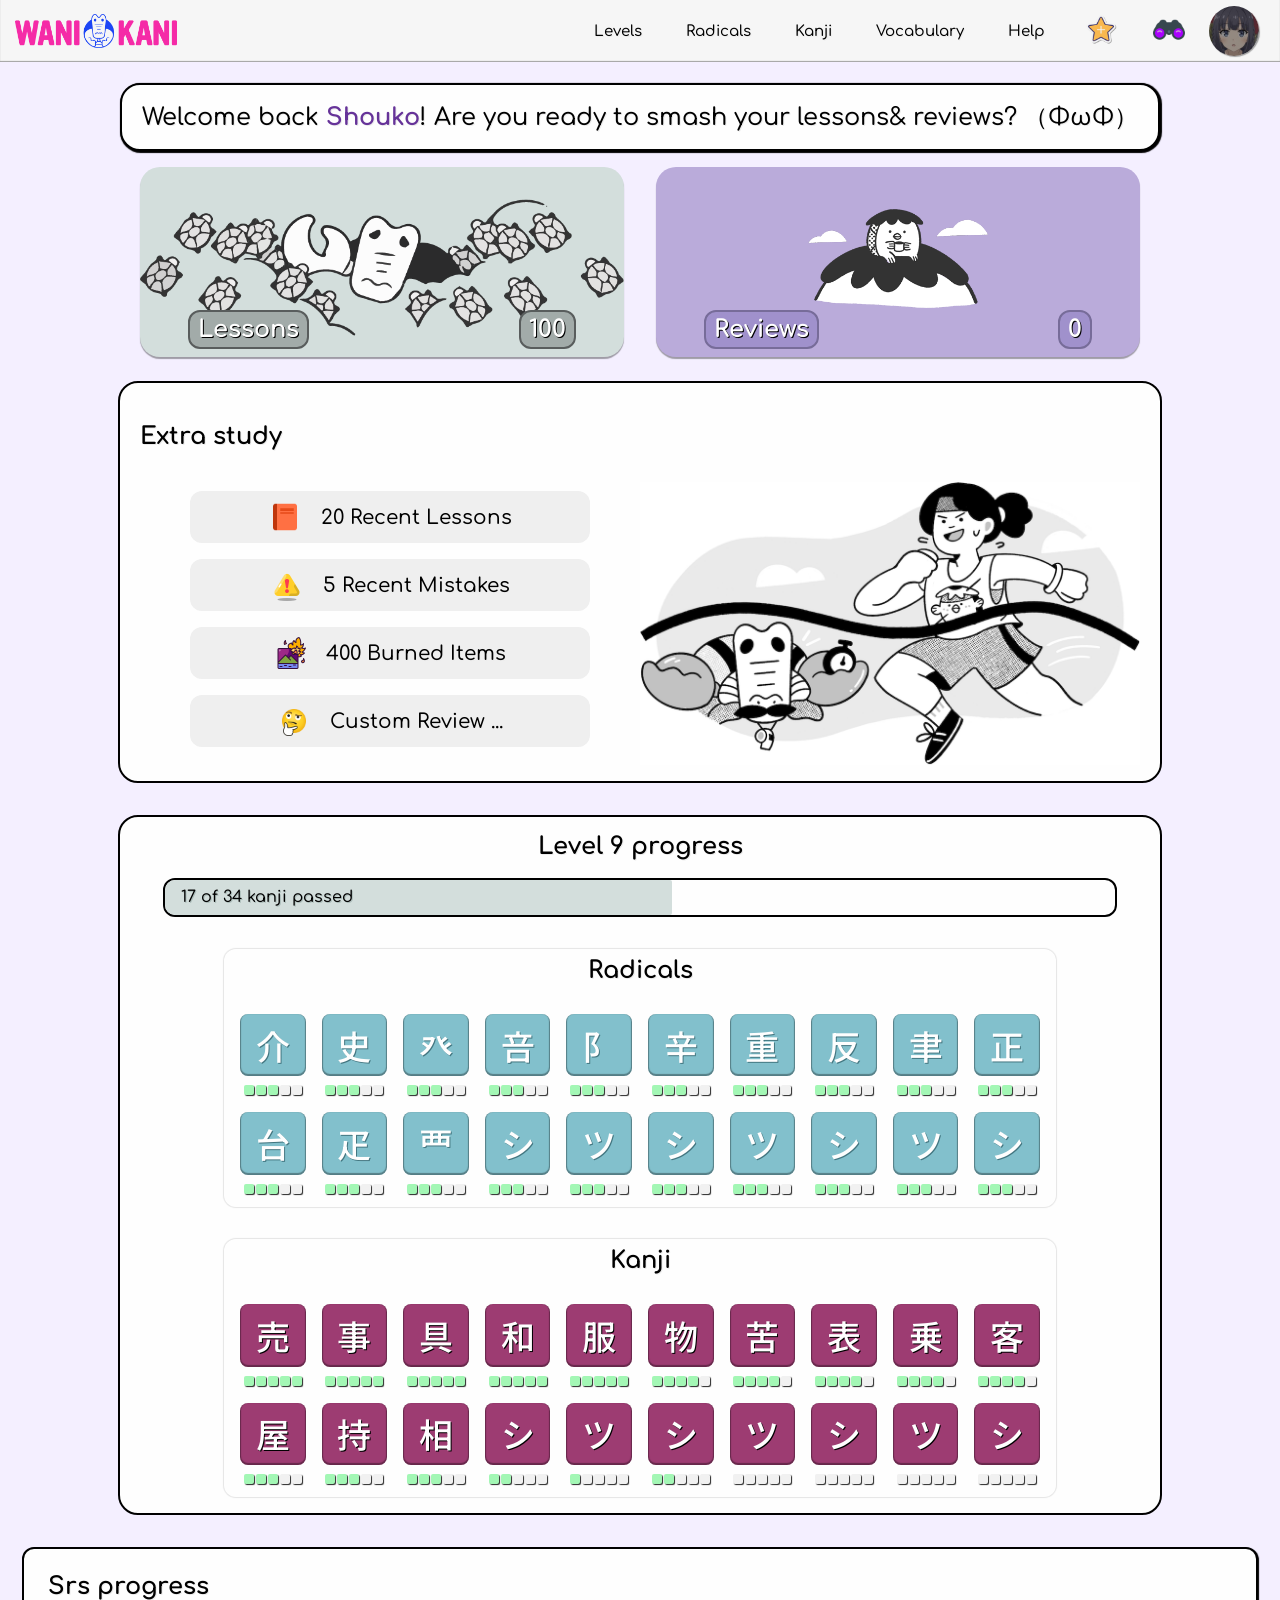
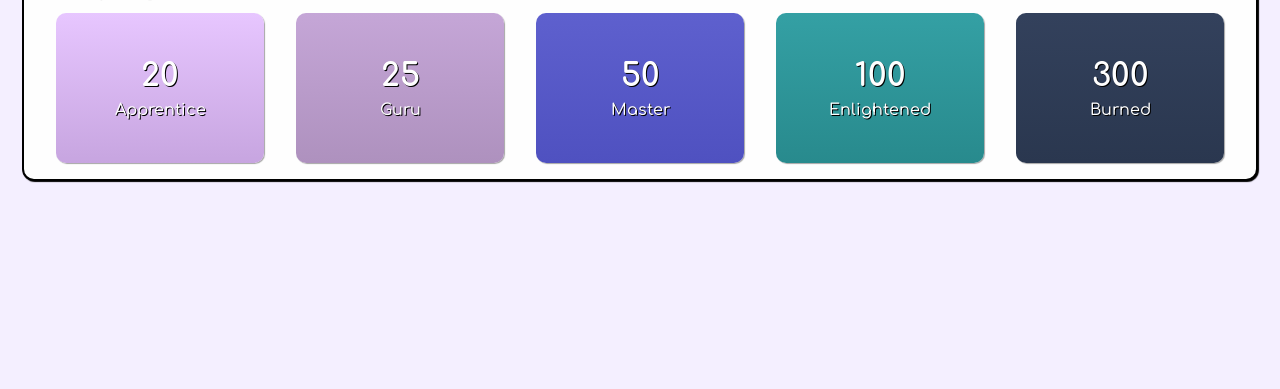
==== commit d88df9b7: "Finished all extra info windows Fixed bugs where first click didn't work. Only thing left to do is t" ====
--- a/index.html
+++ b/index.html
@@ -371,7 +371,7 @@
     <div class="moji-container">
       <h3>Kanji</h3>
       <div class="moji-grid">
-        <div onclick="ShowExtraInfo()" class="moji-cell moji-kanji" style="cursor: help">
+        <div id="kanji1" onclick="ShowExtraInfo()" class="moji-cell moji-kanji" style="cursor: help">
           売
           <div class="moji-progress-container">
             <div class="moji-checked"></div>
@@ -639,16 +639,16 @@
 <!--Item levels-->
 <section class="item-level-container">
   <h3>Srs progress</h3>
-  <div class="apprentice-block">
-    10
+  <div id="apprenticeBlock" onclick="ShowSrsInfo()" class="apprentice-block">
+    20
     <p class="item-level">Apprentice</p>
     <div class="item-level-info">
       <p>Radical:</p>
-      <p>0</p>
+      <p>5</p>
       <p>Kanji:</p>
-      <p>4</p>
+      <p>7</p>
       <p>Vocab:</p>
-      <p>6</p>
+      <p>8</p>
     </div>
   </div>
   <div class="guru-block">
@@ -701,15 +701,15 @@
   </div>
 </section>
 
-<!--Extra info window for kanji-->
-<div id="moji-extra-info-window" class="moji-extra-info">
+<!--Extra info window for kanji & SRS-->
+<div id="dark-screen" class="dark-screen">
   <div id="moji-extra-info-container" class="moji-extra-info-container def-div">
     <div class="extra-info-toppanel">
-      <div onclick="addto_buttonalert()" style="cursor: help">
+      <div id="addto-button" onclick="addto_buttonalert()" style="cursor: help">
         <img src="Resources/addto-favourites.png" alt="+">
         Add to ▼
       </div>
-      <div onclick="ShowExtraInfo()">X</div>
+      <div id="close-button" onclick="ShowExtraInfo()">X</div>
     </div>
     <div class="moji-extra-info-left">
       <a href="https://www.wanikani.com/kanji/%E5%A3%B2" target="_blank">
@@ -743,24 +743,149 @@
       <div class="moji-radical-combination">
         <h3>Radical Combination:</h3>
         <div class="radical-combination-container">
-          <div class="moji-radical">士</div>
+          <div id="moji-radical1" class="moji-radical">士</div>
           <p>Samurai</p>
           <img src="Resources/plus.png" alt="+">
-          <div class="moji-radical">冖</div>
+          <div id="moji-radical2" class="moji-radical">冖</div>
           <p>Forehead</p>
           <img src="Resources/plus.png" alt="+">
-          <div class="moji-radical">儿</div>
+          <div id="moji-radical3" class="moji-radical">儿</div>
           <p>Legs</p>
         </div>
       </div>
     </div>
   </div>
-  <div id="frog" class="monocle-frog-image">
-    <img src="Resources/monocle-frog.png" alt="No frog :(">
-  </div>
+  <div id="srs-extra-info-window" class="srs-extra-info-window def-div">
+    <div class="extra-info-toppanel">
+      <div id="close-button1" onclick="ShowSrsInfo()">X</div>
+    </div>
+    <div>
+      <img class="srs-egg" src="Resources/apprentice-egg.png" alt="egg">
+      <h3>Apprentice</h3>
+      <div class="srs-grid">
+        <p>Radicals:</p>
+        <p>5</p>
+        <img src="Resources/arrow-down.png" alt="↘">
+        <p>Kanji</p>
+        <p>7</p>
+        <img src="Resources/arrow-right.png" alt="→">
+        <p>Vocabulary:</p>
+        <p>8</p>
+        <img src="Resources/arrow-up.png" alt="↗">
+      </div>
+    </div>
+    <div class="srs-content">
+      <h3>Recently added</h3>
+      <h3>Radicals:</h3>
+      <div class="srs-items-grid">
+        <div class="moji-cell">
+          介
+          <div class="moji-tooltip">
+            <p>Jammed In</p>
+          </div>
+        </div>
+        <div class="moji-cell">
+          史
+          <div class="moji-tooltip">
+            <p>History</p>
+          </div>
+        </div>
+        <div class="moji-cell">
+          癶
+          <div class="moji-tooltip">
+            <p>Tent</p>
+          </div>
+        </div>
+        <div class="moji-cell">
+          咅
+          <div class="moji-tooltip">
+            <p>Clown</p>
+          </div>
+        </div>
+        <div class="moji-cell">
+          阝
+          <div class="moji-tooltip">
+            <p>Building</p>
+          </div>
+        </div>
+      </div>
+      <h3>Recent Kanji:</h3>
+      <div class="srs-items-grid">
+        <div class="moji-cell moji-kanji">
+          乗
+          <div class="moji-tooltip">
+            <p>Ride</p>
+          </div>
+        </div>
+        <div class="moji-cell moji-kanji">
+          客
+          <div class="moji-tooltip">
+            <p>Guest</p>
+          </div>
+        </div>
+        <div class="moji-cell moji-kanji">
+          屋
+          <div class="moji-tooltip">
+            <p>Roof</p>
+          </div>
+        </div>
+        <div class="moji-cell moji-kanji">
+          持
+          <div class="moji-tooltip">
+            <p>Hold</p>
+          </div>
+        </div>
+        <div class="moji-cell moji-kanji">
+          相
+          <div class="moji-tooltip">
+            <p>Mutual</p>
+          </div>
+        </div>
+      </div>
+      <h3>Recent Vocabulary:</h3>
+      <div class="srs-items-grid">
+        <div class="moji-cell moji-vocab">
+          通り
+          <div class="moji-tooltip">
+            <p>Avenue</p>
+          </div>
+        </div>
+        <div class="moji-cell moji-vocab">
+          白黒
+          <div class="moji-tooltip">
+            <p>Black and white</p>
+          </div>
+        </div>
+        <div class="moji-cell moji-vocab">
+          交代
+          <div class="moji-tooltip">
+            <p>Change</p>
+          </div>
+        </div>
+        <div class="moji-cell moji-vocab">
+          高さ
+          <div class="moji-tooltip">
+            <p>Height</p>
+          </div>
+        </div>
+        <div class="moji-cell moji-vocab">
+          付近
+          <div class="moji-tooltip">
+            <p>Neighbourhood</p>
+          </div>
+        </div>
+      </div>
+    </div>
+  </div>
+  <!--Image-->
   <div id="kobayashi" class="kobayashi-newspaper-image">
     <img src="Resources/kobayashi-newspaper.png" alt="rip Kobayashi-san">
   </div>
+</div>
+
+<!--Extra info window for SRS-->
+<div class="srs-extra-info">
+
 </div>
 </body>
 </html>
--- a/Styles/index-styles.css
+++ b/Styles/index-styles.css
@@ -137,6 +137,7 @@
     border-radius: 12px;
     width: 80%;
     white-space: nowrap;
+    transition: 300ms;
 }
 .extra-study-button-container button img{
     height: 32px;
@@ -238,6 +239,11 @@
     color: #FEFEFE;
     text-shadow: 1px 1px black;
 }
+.moji-vocab{
+    background-image: linear-gradient(to bottom, #c8b6ff, #b2a1e8);
+    color: #FEFEFE;
+    text-shadow: 1px 1px black;
+}
 
 .moji-cell:hover{
     transform: scale(1.1);
@@ -299,15 +305,16 @@
     border-radius: 12px;
     box-shadow: 1px 1px 1px black;
     left: -50%;
+    transform: translateX(50%);
     top: 105%;
-    width: 150px;
-    height: 55px;
+    min-width: 150px;
+    min-height: 55px;
     font-size: 20px;
     opacity: 0;
     pointer-events: none;
 }
 
-.moji-extra-info{
+.dark-screen{
     position: fixed;
     top: 62px;
     left: 0;
@@ -325,7 +332,7 @@
     height: fit-content;
     width: 800px;
     background: white;
-    display: grid;
+    display: none;
     grid-template-columns: 0.5fr 1fr;
     grid-template-rows: 1fr;
     align-items: center;
@@ -480,25 +487,80 @@
     filter: hue-rotate(180deg);
 }
 
-.clickable{
-    cursor: help; !important;
-}
-
-.monocle-frog-image{
-    position: fixed;
-    bottom: -0.5em;
-    right: 0;
-}
-.monocle-frog-image img{
-    height: 120px;
-}
+/*Srs extra info*/
+.srs-extra-info-window{
+    visibility: hidden;
+    display: none;
+    grid-template-columns: 0.5fr 1fr;
+    justify-content: center;
+    align-items: center;
+    text-align: center;
+    position: relative;
+    width: 800px;
+    height: 500px;
+}
+.srs-egg{
+    background-color: #484848;
+    padding: 1em;
+    border-radius: 6px;
+    height: 160px;
+}
+.srs-extra-info-window h3{
+    border-radius: 2px 10px 2px 10px;
+    background: #f1f1f1;
+    margin: 0.5em;
+}
+
+.srs-content{
+    border-left: 2px solid #484848;
+    min-height: 50%;
+    display: flex;
+    flex-direction: column;
+    justify-content: center;
+    align-items: center;
+}
+
+.srs-content h3{
+    display: block;
+    align-self: start;
+    text-align: start;
+    padding: 0  1em 0 1em;
+}
+.srs-content h3:first-child{
+    margin-bottom: 0;
+    margin-left: 0.2em;
+    font-size: 1rem;
+}
+
+.srs-grid{
+    display: grid;
+    grid-template-columns: 1fr 0.5fr 0.5fr;
+    row-gap: 0.5em;
+    margin-top: 2em;
+    background: #f1f1f1;
+    border-radius: 10px 2px 10px 2px;
+    padding: 0.4em;
+    align-items: center;
+    margin-right: 0.5em;
+}
+.srs-grid img{
+    height: 26px;
+}
+
+.srs-items-grid{
+    display: grid;
+    grid-template-columns: repeat(5, 64px);
+    column-gap: 1em;
+    margin-bottom: 1.25em;
+}
+/*Image*/
 .kobayashi-newspaper-image{
     position: fixed;
     bottom: -0.5em;
     left: 0;
 }
 .kobayashi-newspaper-image img{
-    height: 300px;
+    height: 320px;
 }
 
 
@@ -582,7 +644,7 @@
 }
 
 .apprentice-block{
-    background-image: linear-gradient(to bottom, #ea9ab2, #da8ca4);
+    background-image: linear-gradient(to bottom, #e7c6ff, #c7a5e0);
 }
 .guru-block{
     background-image: linear-gradient(to bottom, #c5a6d7, #ae91be);
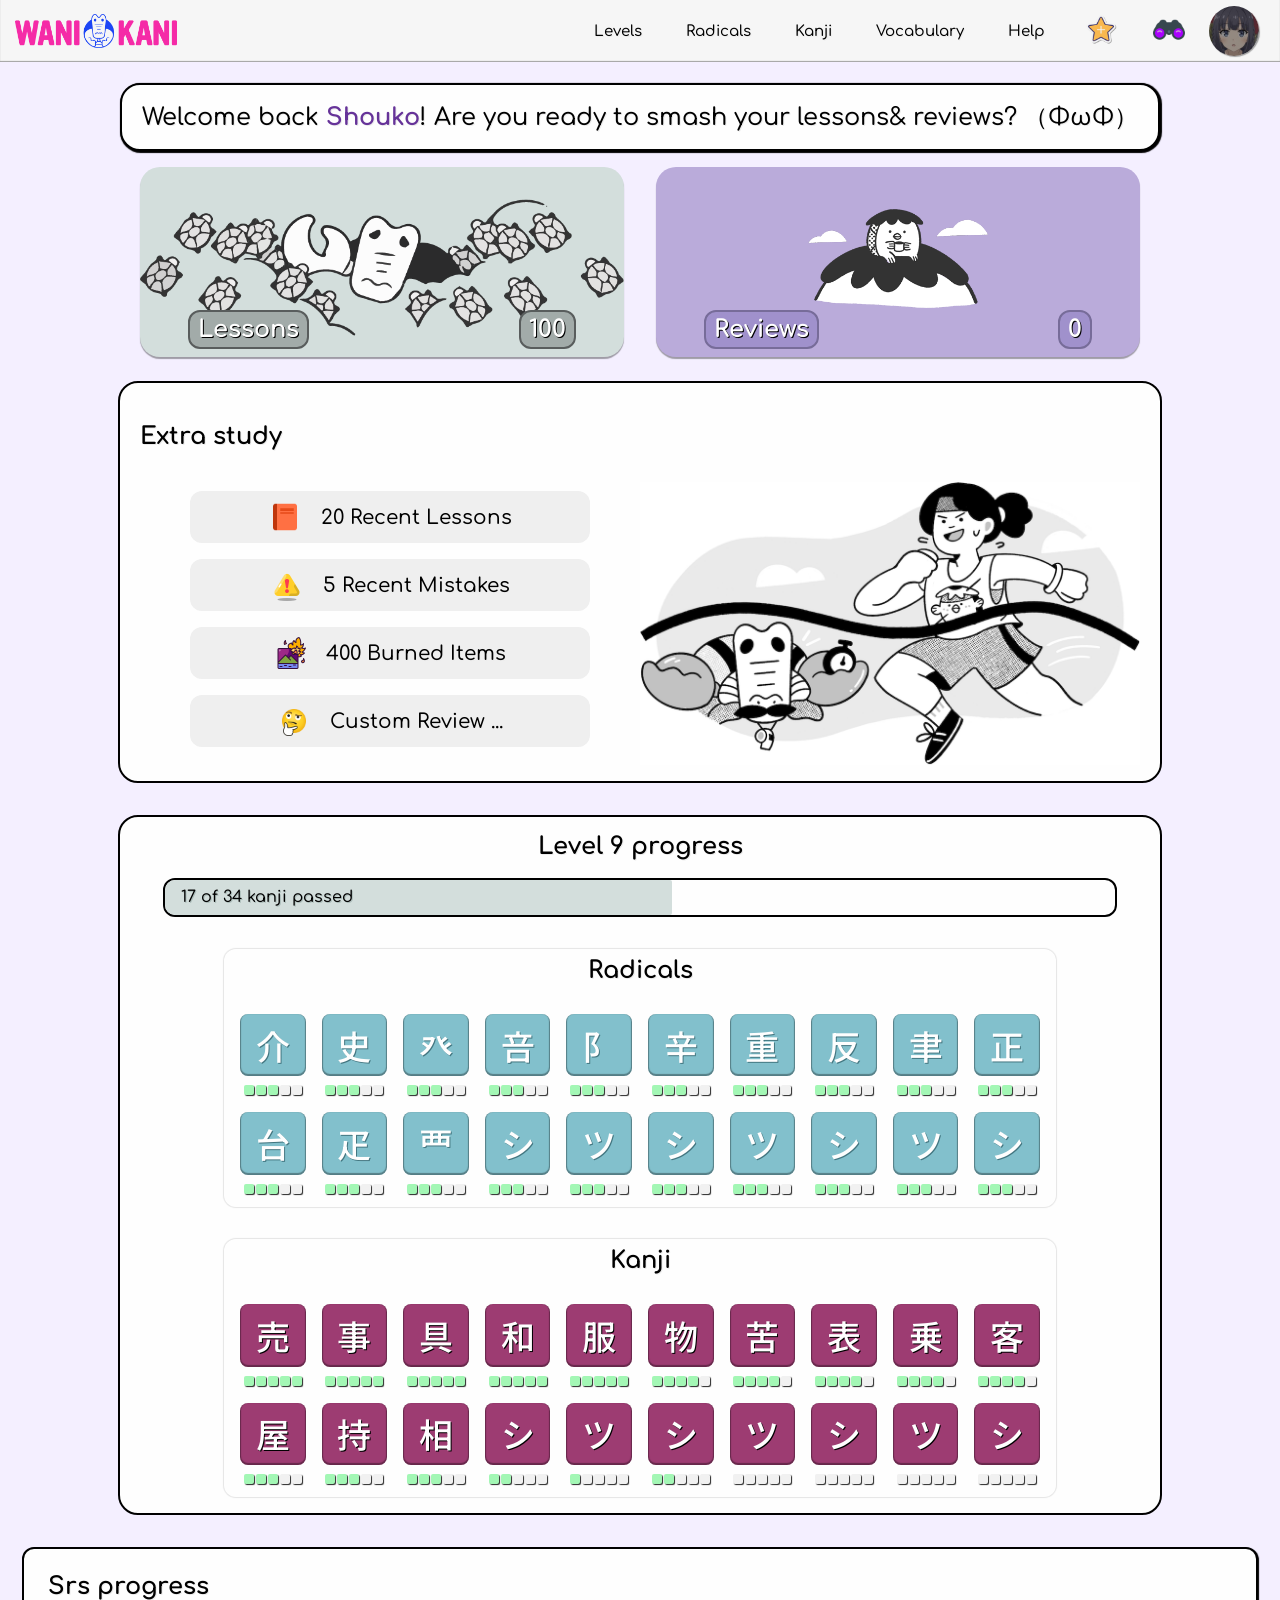
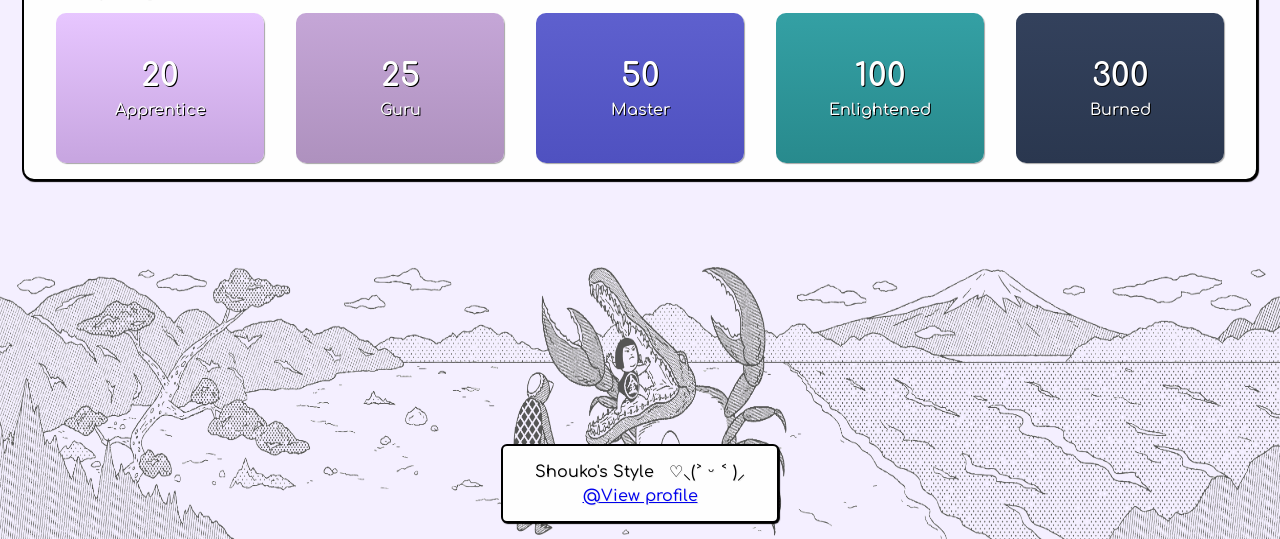
==== commit 6385bb36: "Added footer" ====
--- a/index.html
+++ b/index.html
@@ -883,9 +883,11 @@
   </div>
 </div>
 
-<!--Extra info window for SRS-->
-<div class="srs-extra-info">
-
-</div>
+<footer>
+  <div>
+    Shouko's Style &nbsp; ♡⸜(˃ ᵕ ˂ )⸝
+    <a href="https://www.wanikani.com/users/Shouko91" target="_blank">@View profile</a>
+  </div>
+</footer>
 </body>
 </html>
--- a/Styles/index-styles.css
+++ b/Styles/index-styles.css
@@ -315,6 +315,7 @@
 }
 
 .dark-screen{
+    z-index: 100;
     position: fixed;
     top: 62px;
     left: 0;
@@ -544,7 +545,7 @@
     margin-right: 0.5em;
 }
 .srs-grid img{
-    height: 26px;
+    height: 22px;
 }
 
 .srs-items-grid{
@@ -677,6 +678,37 @@
     background-blend-mode: darken;
 }
 
+/*Footer*/
+footer{
+    z-index: 0;
+    height: 240px;
+    position: absolute;
+    bottom: -8px;
+    left: -8px;
+    right: -8px;
+    background-image: url("../Resources/footer-image.gif");
+    background-position: center;
+    background-size: 100% 100%;
+    display: flex;
+    justify-content: center;
+    align-items: end;
+    padding: 1em;
+}
+
+footer div{
+    border: 2px solid black;
+    border-radius: 6px;
+    box-shadow: 1px 1px 1px black;
+    background: #FEFEFE;
+    padding: 1em 2em;
+    text-align: center;
+}
+
+footer a{
+    display: block;
+    margin-top: 0.4rem;
+}
+
 @keyframes showLevelInfo {
     0%{
         opacity: 0;
--- a/Styles/default-styles.css
+++ b/Styles/default-styles.css
@@ -15,8 +15,9 @@
 
 body{
     padding-top: 75px;
-    padding-bottom: 200px;
+    padding-bottom: 350px;
     background: #f4efff;
+    position: relative;
 }
 
 .def-div{
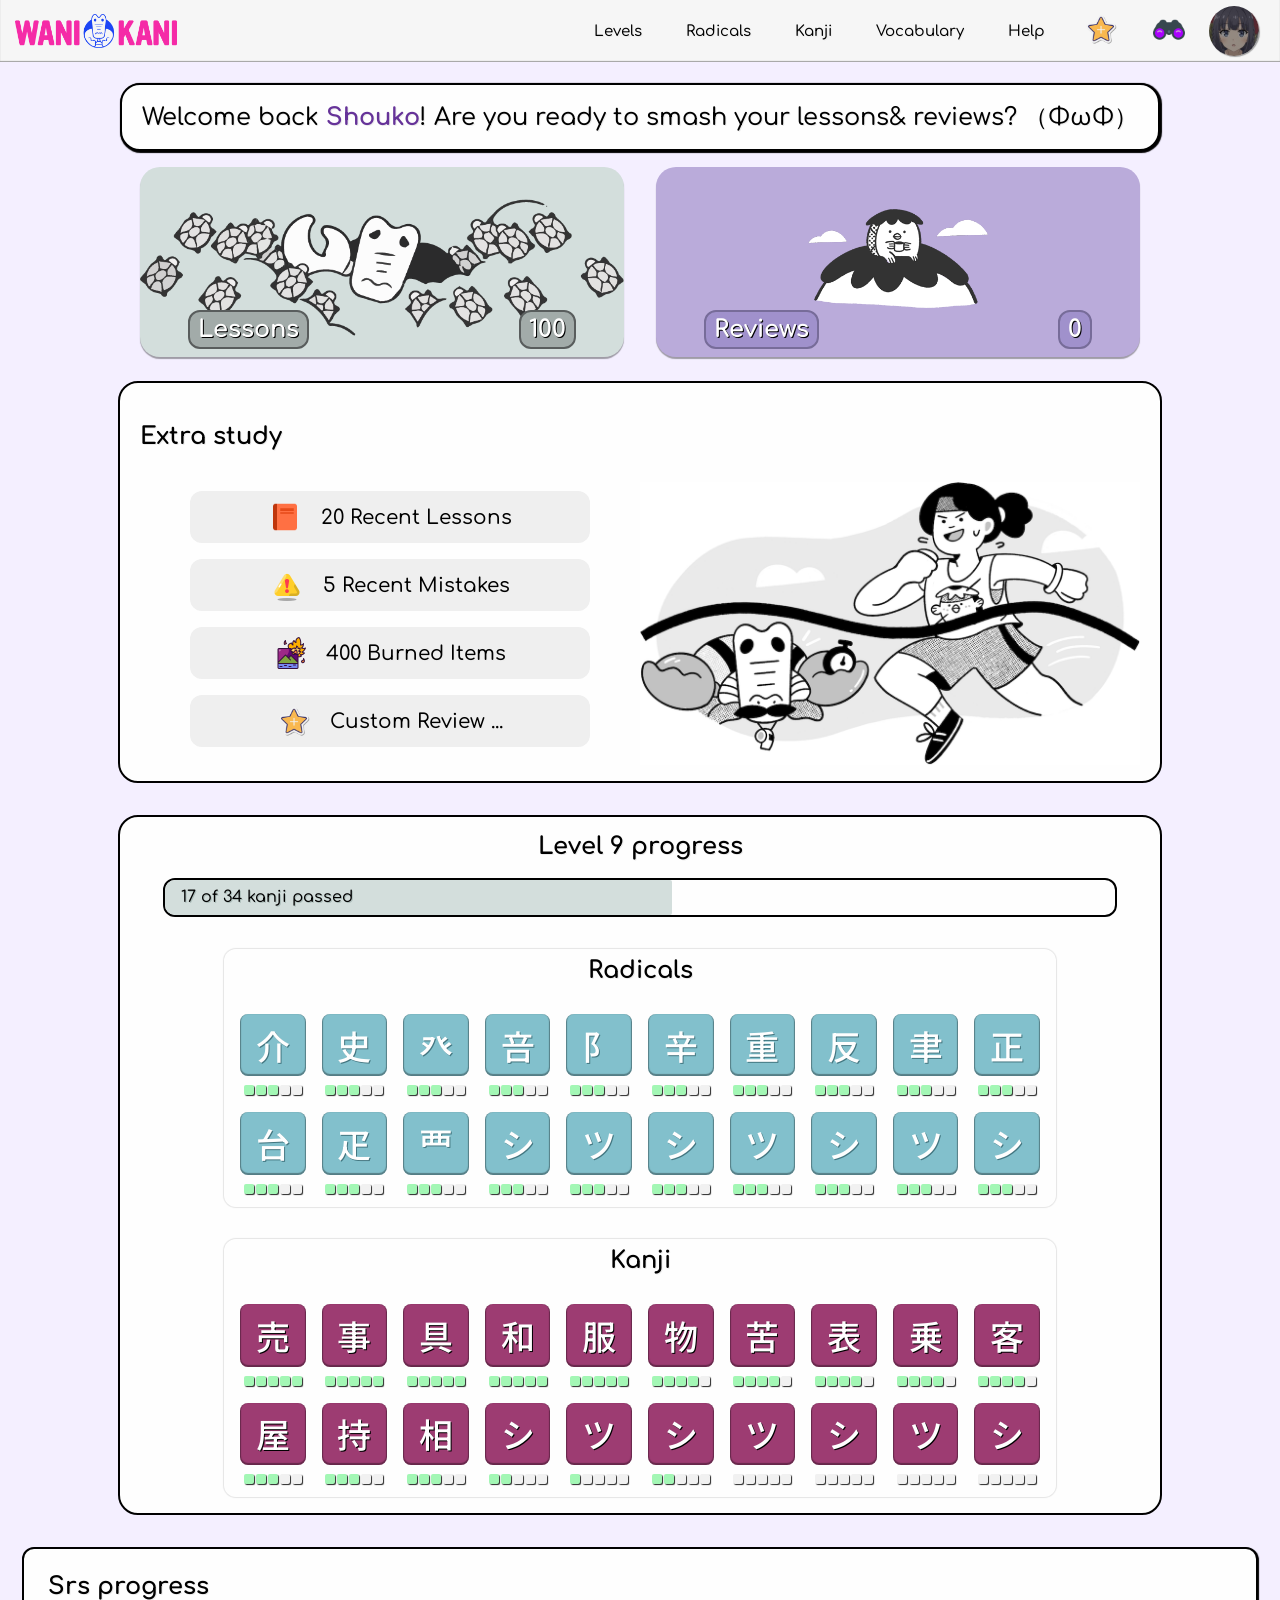
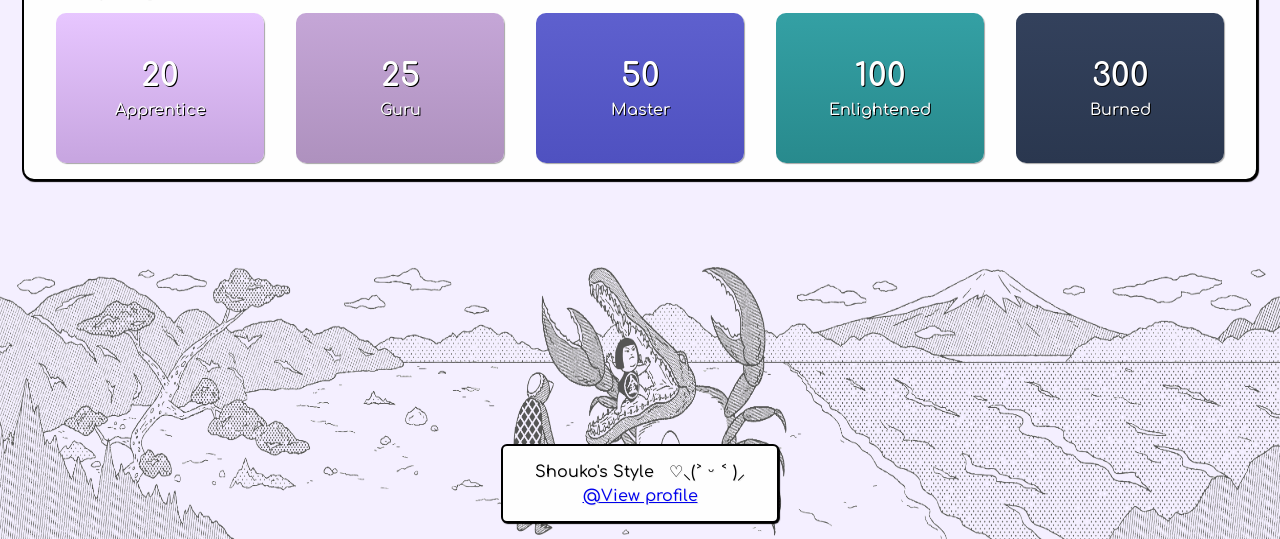
==== commit bd848b6b: "Small quality update Changed custom study icon to star" ====
--- a/index.html
+++ b/index.html
@@ -82,7 +82,7 @@
         400 Burned Items
       </button>
       <button onclick="customreview_alert()" style="cursor: help">
-        <img src="Resources/custom-thinking.png" alt="bruh">
+        <img src="Resources/addto-favourites.png" alt="bruh">
         Custom Review ...
       </button>
     </div>
@@ -639,7 +639,7 @@
 <!--Item levels-->
 <section class="item-level-container">
   <h3>Srs progress</h3>
-  <div id="apprenticeBlock" onclick="ShowSrsInfo()" class="apprentice-block">
+  <div id="apprenticeBlock" onclick="ShowSrsInfo()" class="apprentice-block" style="cursor: help">
     20
     <p class="item-level">Apprentice</p>
     <div class="item-level-info">
@@ -883,6 +883,7 @@
   </div>
 </div>
 
+<!--Footer {Leave at bottom pls}-->
 <footer>
   <div>
     Shouko's Style &nbsp; ♡⸜(˃ ᵕ ˂ )⸝
--- a/Styles/index-styles.css
+++ b/Styles/index-styles.css
@@ -339,6 +339,7 @@
     align-items: center;
     overflow: hidden;
     z-index: 100;
+    cursor: default;
 }
 
 .moji-extra-info-left{
@@ -499,6 +500,7 @@
     position: relative;
     width: 800px;
     height: 500px;
+    cursor: default;
 }
 .srs-egg{
     background-color: #484848;
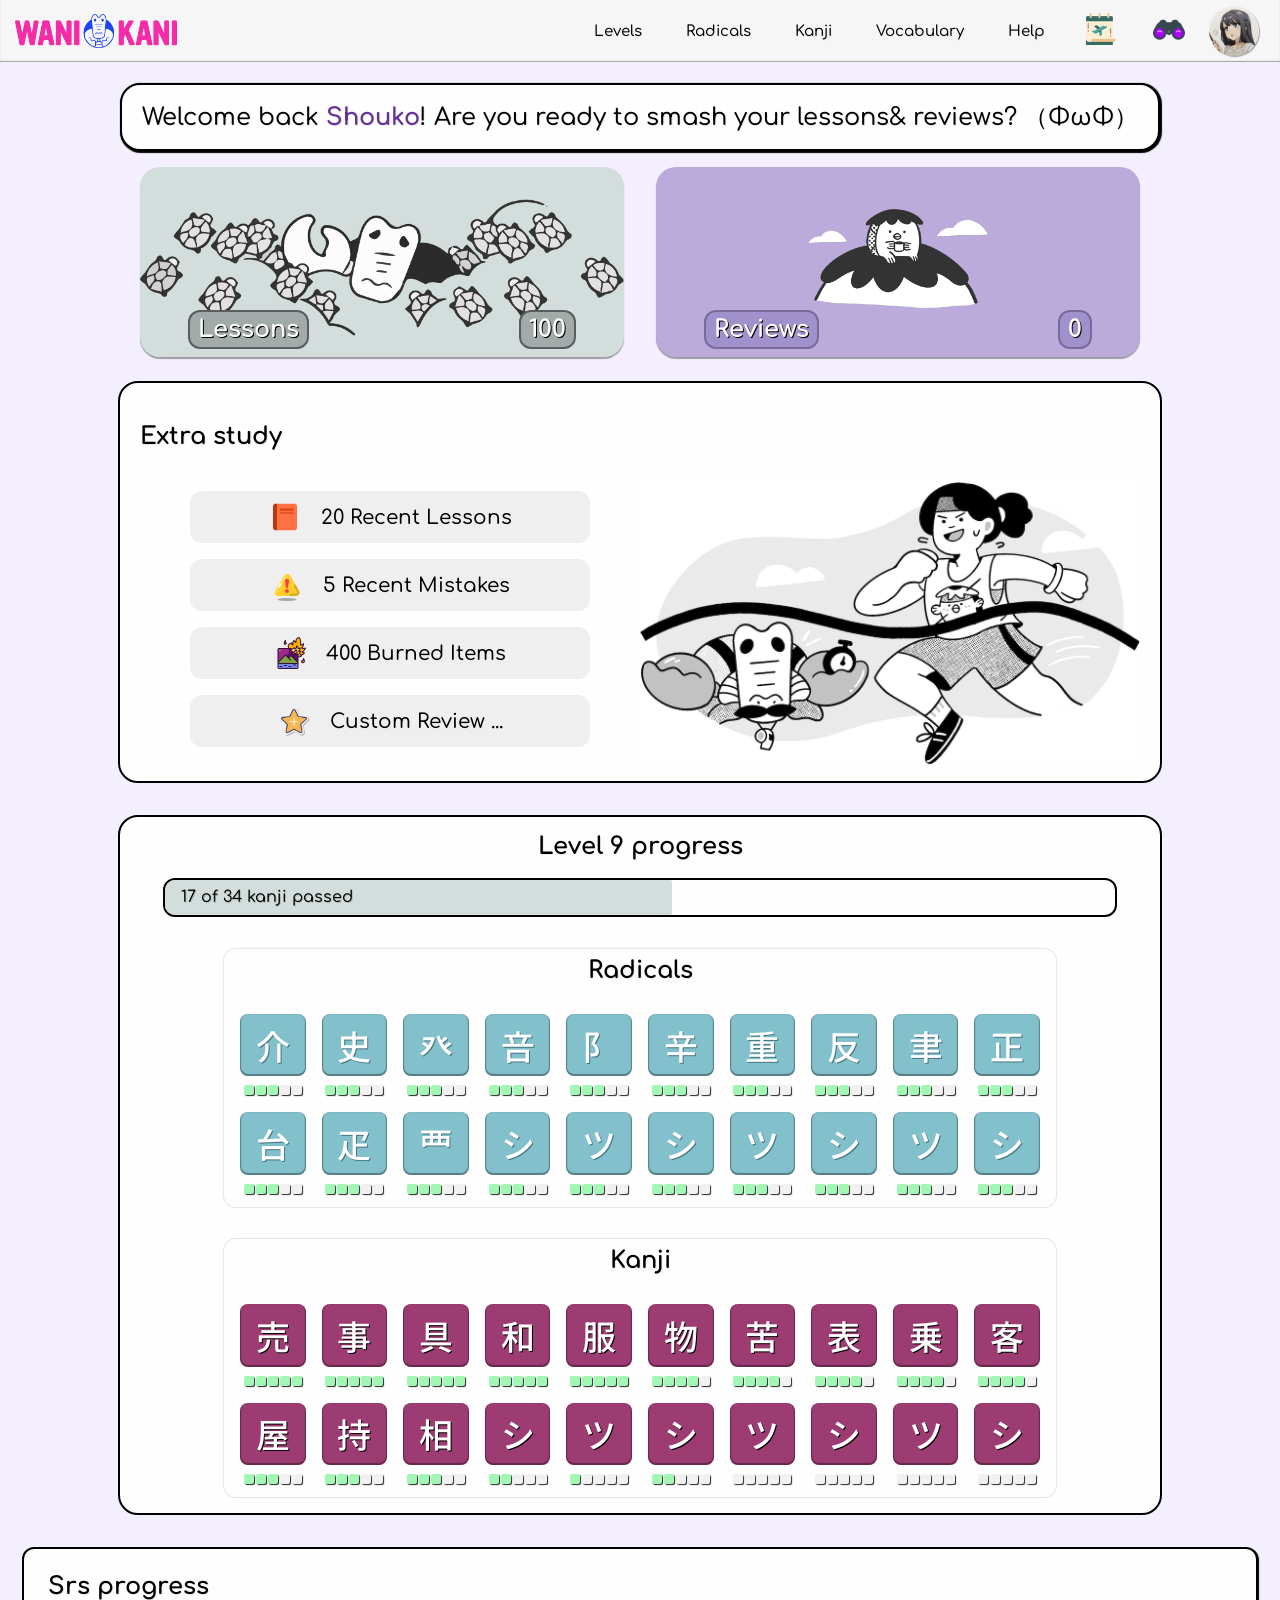
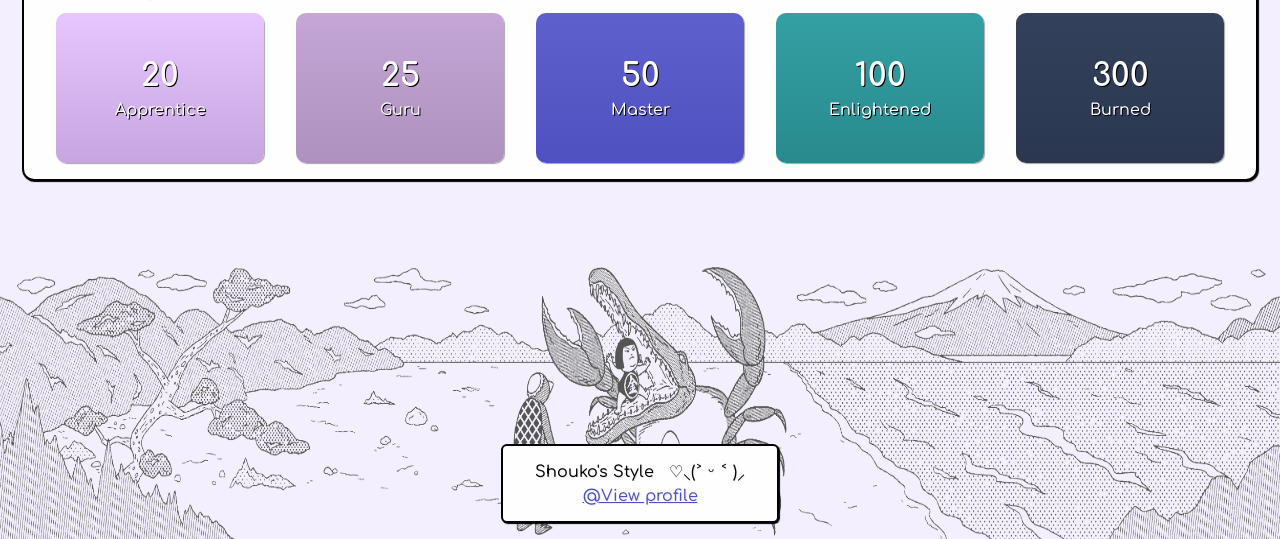
==== commit e8463d39: "Added Review Forecast It's not finished yet. Still needs a lil expansion." ====
--- a/index.html
+++ b/index.html
@@ -7,7 +7,7 @@
   <link rel="stylesheet" href="Styles/index-styles.css">
   <link rel="stylesheet" href="Styles/header-styles.css">
   <link rel="stylesheet" href="Styles/default-styles.css">
-  <script src="index-java.js"></script>
+  <script defer src="index-java.js"></script>
   <!--Fonts-->
   <link rel="preconnect" href="https://fonts.googleapis.com">
   <link rel="preconnect" href="https://fonts.gstatic.com" crossorigin>
@@ -30,13 +30,57 @@
       <button class="pink-border">Kanji</button>
       <button class="purple-border">Vocabulary</button>
       <button class="gray-border">Help</button>
-      <button class="favourites-button">
-        <img src="Resources/addto-favourites.png" alt="Star">
+      <button onclick="ShowForecast()" class="forecast-button">
+        <img src="Resources/calender-plane.png" alt="Forecast">
       </button>
       <button class="search-button">
         <img src="Resources/search-icon.png" alt="Search">
       </button>
-      <img class="pfp" src="Resources/pfp.jpeg" alt="Profile Picture">
+      <img class="pfp" src="Resources/pfp.jpg" alt="Profile Picture">
+    </div>
+  </div>
+  <div class="review-forecast-container">
+    <div class="forecast-card">
+      <div class="forecast-card-header JA-FONT">月曜日</div>
+      <div class="forecast-card-grid">
+        <div class="forecast-card-grid-item"><p>Mon.</p><p>20 items</p></div>
+      </div>
+    </div>
+    <div class="forecast-card">
+      <div class="forecast-card-header JA-FONT">火曜日</div>
+      <div class="forecast-card-grid">
+        <div class="forecast-card-grid-item"><p>Tue.</p><p>36 items</p></div>
+      </div>
+    </div>
+    <div class="forecast-card">
+      <div class="forecast-card-header JA-FONT">水曜日</div>
+      <div class="forecast-card-grid">
+        <div class="forecast-card-grid-item"><p>Wed.</p><p>8 items</p></div>
+      </div>
+    </div>
+    <div class="forecast-card">
+      <div class="forecast-card-header JA-FONT">木曜日</div>
+      <div class="forecast-card-grid">
+        <div class="forecast-card-grid-item"><p>Thu.</p><p>4 items</p></div>
+      </div>
+    </div>
+    <div class="forecast-card">
+      <div class="forecast-card-header JA-FONT">金曜日</div>
+      <div class="forecast-card-grid">
+        <div class="forecast-card-grid-item"><p>Fri.</p><p>42 items</p></div>
+      </div>
+    </div>
+    <div class="forecast-card">
+      <div class="forecast-card-header JA-FONT">土曜日</div>
+      <div class="forecast-card-grid">
+        <div class="forecast-card-grid-item"><p>Sat.</p><p>2 items</p></div>
+      </div>
+    </div>
+    <div class="forecast-card">
+      <div class="forecast-card-header JA-FONT">日曜日</div>
+      <div class="forecast-card-grid">
+        <div class="forecast-card-grid-item"><p>Sun.</p><p>80 items</p></div>
+      </div>
     </div>
   </div>
 </header>
--- a/Styles/index-styles.css
+++ b/Styles/index-styles.css
@@ -613,13 +613,25 @@
     transition: 300ms;
     position: relative;
 }
-.apprentice-block:hover,
-.guru-block:hover,
-.master-block:hover,
-.enlightened-block:hover,
+.apprentice-block:hover{
+    height: 250px;
+    transform: translateY(-1em) scale(1.1) skewX(-2deg);
+}
+.guru-block:hover{
+    height: 250px;
+    transform: translateY(-1em) scale(1.1) skewX(-1deg);
+}
+.master-block:hover{
+    height: 250px;
+    transform: translateY(-1em) scale(1.1);
+}
+.enlightened-block:hover{
+    height: 250px;
+    transform: translateY(-1em) scale(1.1) skewX(1deg);
+}
 .burned-block:hover{
     height: 250px;
-    transform: translateY(-1em) skewx(1deg) scale(1.1);
+    transform: translateY(-1em) scale(1.1) skewX(2deg);
 }
 
 .apprentice-block:hover .item-level,
@@ -709,6 +721,7 @@
 footer a{
     display: block;
     margin-top: 0.4rem;
+    color: #4f51c0;
 }
 
 @keyframes showLevelInfo {
@@ -750,6 +763,8 @@
         opacity: 1;
     }
 }
+
+
 
 @media (max-width: 1200px){
     .item-level-container{
--- a/Styles/header-styles.css
+++ b/Styles/header-styles.css
@@ -4,7 +4,7 @@
     left: 0;
     right: 0;
     background-color: #f6f6f6;
-    z-index: 10;
+    z-index: 100;
     height: fit-content;
     padding: 6px 0;
     box-shadow: inset 0 -1px 1px rgba(0, 0, 0, 0.35);
@@ -56,22 +56,22 @@
 }
 .search-button{
     border: 2px solid transparent;
-    padding: 0 8px;
+    padding: 2px 8px;
 }
-.favourites-button{
+.forecast-button{
     border: 2px solid transparent;
-    padding: 0 8px;
+    padding: 2px 8px;
 }
 
 .search-button img,
-.favourites-button img{
+.forecast-button img{
     height: 32px;
 }
 .search-button:hover{
     border: 2px solid dimgray;
 }
-.favourites-button:hover{
-    border: 2px solid #b5bd43;
+.forecast-button:hover{
+    border: 2px solid #a7c957;
 }
 
 .wk-logo{
@@ -87,8 +87,87 @@
     cursor: pointer;
     box-shadow: 1px 1px 1px rgba(0, 0, 0, 0.35);
     transition: 250ms;
-    object-position: center;
+    object-position: bottom;
+    object-fit: cover;
 }
 .pfp:hover{
     box-shadow: 0 0 1px 1px rgba(0, 0, 0, 0.35);
+}
+
+.review-forecast-container{
+    position: absolute;
+    top: 62px;
+    width: fit-content;
+    height: fit-content;
+    padding: 0.4em;
+    background: #1e1e34;
+    border: 2px solid #191a41;
+    border-radius: 10px;
+    box-shadow: 1px 1px 1px rgba(0, 0, 0, 0.5);
+    display: grid;
+    grid-template-columns: repeat(7, auto);
+    justify-content: center;
+    align-items: center;
+    column-gap: 0.5em;
+    visibility: hidden;
+    opacity: 1;
+    z-index: 1;
+}
+
+.forecast-card{
+    position: relative;
+    width: 220px;
+    height: fit-content;
+    box-shadow: 0 0 1px 1px rgba(0, 0, 0, 0.4);
+    border-radius: 2px;
+    overflow: hidden;
+    cursor: pointer;
+    transition: scale 250ms;
+}
+.forecast-card:hover{
+    scale: 1.05;
+}
+
+.forecast-card-header{
+    width: 100%;
+    background: linear-gradient(to bottom, #292948, #22223b);
+    color: #FEFEFE;
+    text-shadow: 1px 1px black;
+    height: 40px;
+    display: flex;
+    justify-content: center;
+    align-items: center;
+    font-size: 26px;
+}
+
+.forecast-card-grid{
+    display: grid;
+    grid-template-columns: 1fr;
+    text-align: center;
+}
+.forecast-card-grid-item p:first-child{
+    border-right: 2px solid floralwhite;
+}
+
+.forecast-card-grid-item{
+    background: #383861;
+    display: grid;
+    grid-template-columns: 0.5fr 1fr;
+    padding: 0.5em;
+    box-shadow: inset 0 0 1px rgba(0, 0, 0, 0.4);
+}
+.forecast-card-grid-item p{
+    color: #FEFEFE;
+    text-shadow: 1px 1px rgba(0, 0, 0, 0.5);
+}
+
+@keyframes forecastAni {
+    0%{
+        transform: translateY(-150%);
+        opacity: 0;
+    }
+    100%{
+        transform: translateY(0);
+        opacity: 1;
+    }
 }
